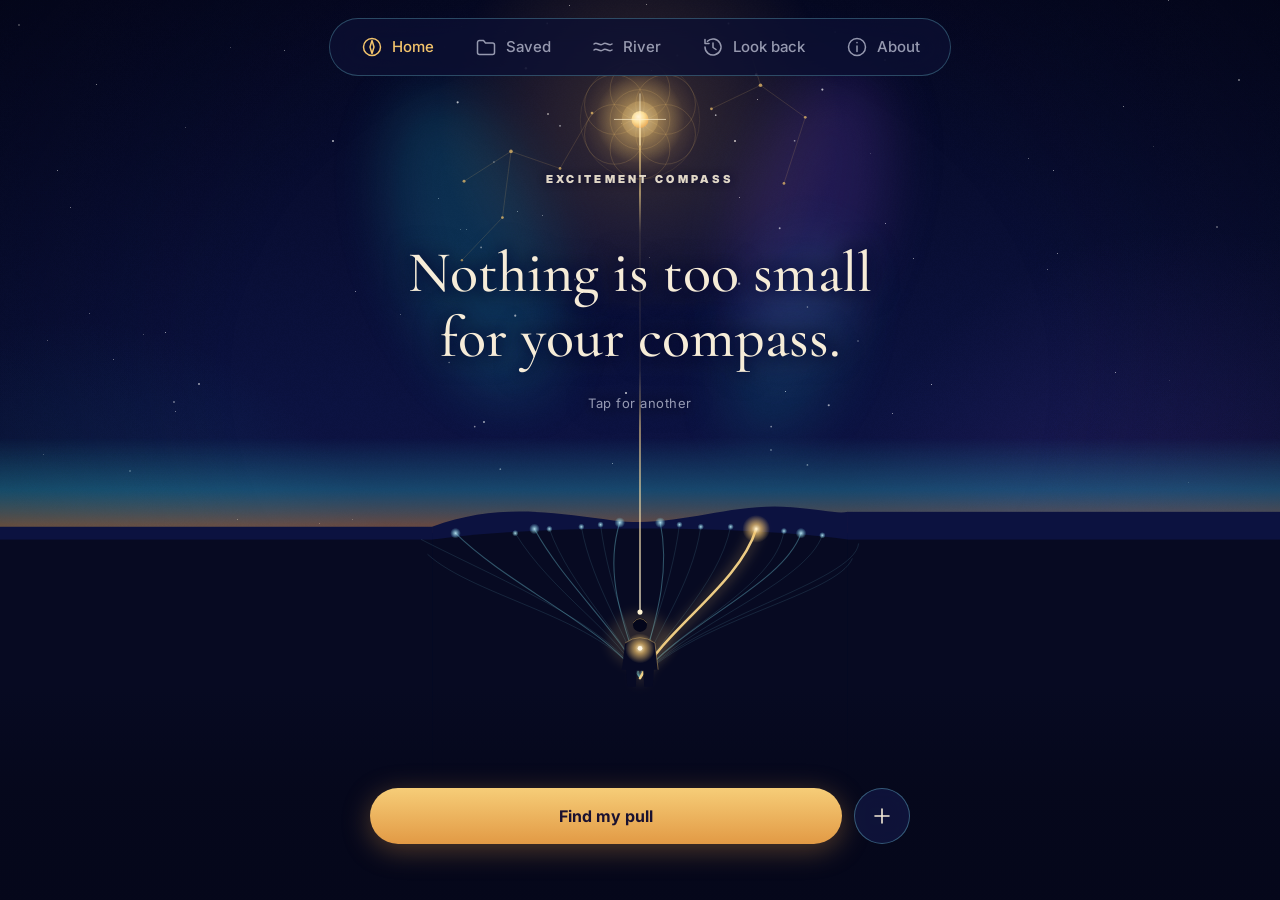
==== index.html @ 70a14ba4 "Home quotes back in Cormorant Garamond, the original quote font Co-Authored-By: Claude Sonnet 5.5 <n" ====
<!doctype html>
<html lang="en">
<head>
  <meta charset="utf-8">
  <meta name="viewport" content="width=device-width, initial-scale=1, viewport-fit=cover">
  <title>Excitement Compass</title>
  <meta name="description" content="A free, private compass for following your excitement, a gift from Fragments of Coherence. No account, nothing leaves your device.">
  <meta name="theme-color" content="#0b1240" media="(prefers-color-scheme: dark)">
  <meta name="theme-color" content="#eef1f8" media="(prefers-color-scheme: light)">
  <link rel="manifest" href="manifest.webmanifest">
  <link rel="icon" href="icon.svg" type="image/svg+xml">
  <link rel="apple-touch-icon" href="icons/apple-touch-icon.png">
  <meta name="mobile-web-app-capable" content="yes">
  <meta name="apple-mobile-web-app-capable" content="yes">
  <meta name="apple-mobile-web-app-title" content="Compass">
  <meta name="apple-mobile-web-app-status-bar-style" content="black-translucent">

  <meta property="og:type" content="website">
  <meta property="og:title" content="Excitement Compass">
  <meta property="og:description" content="A free, private compass for following your excitement, a gift from Fragments of Coherence. No account, nothing leaves your device.">
  <meta property="og:url" content="https://kostas564.github.io/excitement-compass/">
  <meta property="og:image" content="https://kostas564.github.io/excitement-compass/share.png?v=5">
  <meta property="og:image:width" content="1200">
  <meta property="og:image:height" content="630">
  <meta property="og:image:alt" content="A glowing star over a small figure on a night hill, with the words Excitement Compass">
  <meta name="twitter:card" content="summary_large_image">
  <meta name="twitter:title" content="Excitement Compass">
  <meta name="twitter:description" content="A free, private compass for following your excitement, a gift from Fragments of Coherence. No account, nothing leaves your device.">
  <meta name="twitter:image" content="https://kostas564.github.io/excitement-compass/share.png?v=5">

  <!-- Apply the saved theme (dark unless chosen otherwise) before the page draws, to avoid a flash. -->
  <script>
    var t = 'dark';
    try {
      t = JSON.parse(localStorage.getItem('excitement-compass-v1')).settings.theme || 'dark';
    } catch (e) {}
    if (t === 'light' || t === 'dark') document.documentElement.setAttribute('data-theme', t);
  </script>
  <!-- Fix the app's height before the first paint. iOS can open an installed
       app with a short viewport and correct it later, which made everything
       jump down; the screen's own height does not change. -->
  <script>
    (function () {
      // Only an iPhone or iPad home-screen app opens with a short viewport.
      // On Windows and Android the screen is taller than the app window, so
      // the window's own height is the right one.
      // A Mac's "Add to Dock" app also reports standalone, but has no touch screen.
      var iosApp = navigator.standalone === true && navigator.maxTouchPoints > 0;
      var h = Math.max(window.innerHeight, iosApp ? screen.height : 0);
      document.documentElement.style.setProperty('--app-height', h + 'px');
    })();
  </script>
  <link rel="stylesheet" href="styles.css?v=89">
</head>
<body>
  <div class="sky" id="sky" aria-hidden="true">
    <div class="sky-glow sky-glow--gold"></div>
    <div class="sky-glow sky-glow--indigo"></div>
    <div class="sky-glow sky-glow--cyan"></div>
    <div class="sky-stars" id="sky-stars"></div>
    <div class="sky-grain" id="sky-grain"></div>
    <div class="sky-vignette"></div>
  </div>

  <div class="home-scene" id="home-scene" aria-hidden="true">
<svg class="home-scene-svg" viewBox="0 0 390 844" preserveAspectRatio="xMidYMid slice" focusable="false" aria-hidden="true">
<defs>
<radialGradient id="hs-halo" cx="195" cy="112" r="190" gradientUnits="userSpaceOnUse">
<stop offset="0" stop-color="#f3c46c" stop-opacity="0.5"/>
<stop offset="0.3" stop-color="#e29a45" stop-opacity="0.16"/>
<stop offset="1" stop-color="#e29a45" stop-opacity="0"/>
</radialGradient>
<radialGradient id="hs-orb" cx="0.4" cy="0.35" r="0.7">
<stop offset="0" stop-color="#fffaf0"/>
<stop offset="0.5" stop-color="#fbdf9a"/>
<stop offset="1" stop-color="#e29a45"/>
</radialGradient>
<radialGradient id="hs-dot" cx="0.5" cy="0.5" r="0.5">
<stop offset="0" stop-color="#fff3d2" stop-opacity="1"/>
<stop offset="0.35" stop-color="#f3c46c" stop-opacity="0.7"/>
<stop offset="1" stop-color="#f3c46c" stop-opacity="0"/>
</radialGradient>
<radialGradient id="hs-cooldot" cx="0.5" cy="0.5" r="0.5">
<stop offset="0" stop-color="#bfeaf5" stop-opacity="0.9"/>
<stop offset="1" stop-color="#7fe0f0" stop-opacity="0"/>
</radialGradient>
<radialGradient id="hs-sunhalo"><stop offset="0" stop-color="#ffe2a8" stop-opacity="0.95"/><stop offset="0.35" stop-color="#ffbf80" stop-opacity="0.5"/><stop offset="1" stop-color="#ffb26b" stop-opacity="0"/></radialGradient>
<linearGradient id="hs-horizon" x1="0" y1="410" x2="0" y2="492" gradientUnits="userSpaceOnUse">
<stop offset="0" stop-color="#2fc3d0" stop-opacity="0"/>
<stop offset="0.6" stop-color="#2fc3d0" stop-opacity="0.3"/>
<stop offset="1" stop-color="#e29a45" stop-opacity="0.4"/>
</linearGradient>
<linearGradient id="hs-thread" x1="0" y1="118" x2="0" y2="576" gradientUnits="userSpaceOnUse">
<stop offset="0" stop-color="#f8d58a" stop-opacity="0.95"/>
<stop offset="0.14" stop-color="#f8d58a" stop-opacity="0.9"/>
<stop offset="0.22" stop-color="#f8d58a" stop-opacity="0.12"/>
<stop offset="0.5" stop-color="#f8d58a" stop-opacity="0.12"/>
<stop offset="0.62" stop-color="#f8d58a" stop-opacity="0.85"/>
<stop offset="1" stop-color="#fff3d2" stop-opacity="1"/>
</linearGradient>
<linearGradient id="hs-floor" x1="0" y1="640" x2="0" y2="844" gradientUnits="userSpaceOnUse">
<stop offset="0" stop-color="#05071a" stop-opacity="0"/>
<stop offset="0.5" stop-color="#05071a" stop-opacity="0.75"/>
<stop offset="1" stop-color="#05071a" stop-opacity="0.95"/>
</linearGradient>
<filter id="hs-soft" x="-50%" y="-50%" width="200%" height="200%"><feGaussianBlur stdDeviation="26"/></filter>
<filter id="hs-glowblur" x="-50%" y="-50%" width="200%" height="200%"><feGaussianBlur stdDeviation="5"/></filter>
</defs>

<ellipse cx="38" cy="230" rx="70" ry="150" fill="#1fb5c9" opacity="0.2" filter="url(#hs-soft)" transform="rotate(-18 38 230)"/>
<ellipse cx="356" cy="200" rx="64" ry="140" fill="#6a3fb0" opacity="0.26" filter="url(#hs-soft)" transform="rotate(16 356 200)"/>
<ellipse cx="336" cy="320" rx="50" ry="100" fill="#1fb5c9" opacity="0.14" filter="url(#hs-soft)" transform="rotate(20 336 320)"/>
<circle cx="195" cy="112" r="190" fill="url(#hs-halo)"/>

<g fill="#ffffff">
<circle cx="24" cy="96" r="1" opacity="0.7"/><circle cx="58" cy="152" r="0.7" opacity="0.5"/><circle cx="88" cy="64" r="1.1" opacity="0.8"/>
<circle cx="120" cy="118" r="0.8" opacity="0.6"/><circle cx="150" cy="44" r="0.9" opacity="0.7"/><circle cx="46" cy="232" r="0.8" opacity="0.5"/>
<circle cx="78" cy="296" r="1" opacity="0.6"/><circle cx="16" cy="340" r="0.7" opacity="0.5"/><circle cx="134" cy="262" r="0.8" opacity="0.55"/>
<circle cx="40" cy="400" r="0.8" opacity="0.5"/><circle cx="230" cy="52" r="1" opacity="0.7"/><circle cx="266" cy="108" r="0.8" opacity="0.6"/>
<circle cx="304" cy="70" r="1.2" opacity="0.8"/><circle cx="340" cy="132" r="0.8" opacity="0.55"/><circle cx="366" cy="84" r="1" opacity="0.7"/>
<circle cx="326" cy="214" r="0.9" opacity="0.6"/><circle cx="352" cy="288" r="0.7" opacity="0.5"/><circle cx="288" cy="266" r="1.1" opacity="0.7"/>
<circle cx="372" cy="380" r="1" opacity="0.6"/><circle cx="318" cy="400" r="0.8" opacity="0.5"/><circle cx="108" cy="22" r="0.8" opacity="0.6"/>
<circle cx="278" cy="22" r="0.9" opacity="0.6"/><circle cx="12" cy="44" r="0.7" opacity="0.5"/><circle cx="378" cy="30" r="0.8" opacity="0.5"/>
<circle cx="64" cy="440" r="0.8" opacity="0.45"/><circle cx="352" cy="436" r="0.8" opacity="0.45"/>
</g>

<g fill="none" stroke="#f3c46c" stroke-width="0.5" stroke-opacity="0.28">
<polyline points="30,170 74,142 120,158 150,106"/><polyline points="74,142 66,204 28,244"/>
<polyline points="262,102 308,80 350,110 330,172"/><polyline points="308,80 296,40"/>
</g>
<g fill="#f3c46c" opacity="0.7">
<circle cx="30" cy="170" r="1.4"/><circle cx="74" cy="142" r="1.7"/><circle cx="120" cy="158" r="1.3"/><circle cx="150" cy="106" r="1.3"/><circle cx="66" cy="204" r="1.3"/><circle cx="28" cy="244" r="1.1"/>
<circle cx="262" cy="102" r="1.3"/><circle cx="308" cy="80" r="1.7"/><circle cx="350" cy="110" r="1.3"/><circle cx="330" cy="172" r="1.3"/><circle cx="296" cy="40" r="1.1"/>
</g>

<g fill="none" stroke="#f3c46c" stroke-width="0.6" stroke-opacity="0.26">
<circle cx="195" cy="112" r="28"/><circle cx="195" cy="84" r="28"/><circle cx="219" cy="98" r="28"/><circle cx="219" cy="126" r="28"/>
<circle cx="195" cy="140" r="28"/><circle cx="171" cy="126" r="28"/><circle cx="171" cy="98" r="28"/>
<circle cx="195" cy="112" r="56" stroke-opacity="0.15"/>
</g>


<g class="dawn-sun"><circle cx="304" cy="470" r="150" fill="url(#hs-sunhalo)"/><circle cx="304" cy="470" r="30" fill="#fff3d2"/></g>
<rect x="-3000" y="410" width="6390" height="90" fill="url(#hs-horizon)"/>
<path d="M0 494 C60 472 110 480 170 488 C230 496 280 470 340 476 C365 478 380 482 390 480 L390 844 L0 844Z" fill="#0c1240"/>
<path d="M0 506 C100 492 290 492 390 506 L390 844 L0 844Z" fill="#070a22"/>
<rect x="-3000" y="494" width="3000" height="1400" fill="#0c1240"/><rect x="390" y="480" width="3000" height="1400" fill="#0c1240"/><rect x="-3000" y="506" width="3000" height="1400" fill="#070a22"/><rect x="390" y="506" width="3000" height="1400" fill="#070a22"/>

<g fill="none" stroke-linecap="round">
<g stroke="#7fe0f0" stroke-width="0.6" stroke-opacity="0.2">
<path d="M195 636 C160 580 40 560 -4 520"/>
<path d="M195 636 C250 580 380 558 394 524"/>
<path d="M195 636 C168 586 56 540 -10 506"/>
<path d="M195 636 C176 594 112 556 78 500"/>
<path d="M195 636 C182 598 130 552 110 496"/>
<path d="M195 636 C187 602 150 550 140 494"/>
<path d="M195 636 C192 606 166 556 158 492"/>
<path d="M195 636 C198 606 224 556 232 492"/>
<path d="M195 636 C203 602 244 552 252 494"/>
<path d="M195 636 C212 598 268 552 280 494"/>
<path d="M195 636 C224 592 322 552 330 498"/>
<path d="M195 636 C238 586 350 548 366 502"/>
<path d="M195 636 C244 580 396 546 400 510"/>
</g>
<g stroke="#7fe0f0" stroke-width="1" stroke-opacity="0.34">
<path d="M195 636 C165 590 70 548 22 500"/>
<path d="M195 636 C180 596 124 548 96 496"/>
<path d="M195 636 C189 604 158 548 176 490"/>
<path d="M195 636 C201 604 226 548 214 490"/>
<path d="M195 636 C232 586 330 548 346 500"/>
</g>
<path class="scene-gold-glow" d="M195 636 C218 590 288 548 304 496" stroke="#f3c46c" stroke-width="11" stroke-opacity="0.16" filter="url(#hs-glowblur)"/>
<path class="scene-gold" d="M195 636 C218 590 288 548 304 496" stroke="#f8d58a" stroke-width="2.4" stroke-opacity="0.95"/>
</g>
<g>
<circle cx="22" cy="500" r="5" fill="url(#hs-cooldot)"/><circle cx="96" cy="496" r="5" fill="url(#hs-cooldot)"/><circle cx="176" cy="490" r="5" fill="url(#hs-cooldot)"/>
<circle cx="214" cy="490" r="5" fill="url(#hs-cooldot)"/><circle cx="346" cy="500" r="5" fill="url(#hs-cooldot)"/>
<circle cx="78" cy="500" r="3" fill="url(#hs-cooldot)"/><circle cx="110" cy="496" r="3" fill="url(#hs-cooldot)"/><circle cx="140" cy="494" r="3" fill="url(#hs-cooldot)"/>
<circle cx="158" cy="492" r="3" fill="url(#hs-cooldot)"/><circle cx="232" cy="492" r="3" fill="url(#hs-cooldot)"/><circle cx="252" cy="494" r="3" fill="url(#hs-cooldot)"/>
<circle cx="280" cy="494" r="3" fill="url(#hs-cooldot)"/><circle cx="330" cy="498" r="3" fill="url(#hs-cooldot)"/><circle cx="366" cy="502" r="3" fill="url(#hs-cooldot)"/>
<circle cx="304" cy="496" r="13" fill="url(#hs-dot)"/>
</g>

<path d="M195 118 L195 574" stroke="url(#hs-thread)" stroke-width="1.2" fill="none"/>

<ellipse cx="195" cy="600" rx="30" ry="26" fill="#f3c46c" opacity="0.14" filter="url(#hs-glowblur)"/>
<circle cx="195" cy="586" r="6.6" fill="#04061a"/>
<path d="M188.6 584 Q195 576 201.4 584" stroke="#f3c46c" stroke-width="0.6" stroke-opacity="0.6" fill="none"/>
<path d="M181 603 Q195 593 209 603 L212 628 L208 628 L207 644 L199 644 L198 629 L192 629 L191 644 L183 644 L182 628 L178 628Z" fill="#070a24"/>
<path d="M181 603 Q195 593 209 603 L212 628" stroke="#f3c46c" stroke-width="0.7" stroke-opacity="0.55" fill="none"/>
<circle cx="195" cy="608" r="14" fill="url(#hs-dot)"/>
<circle cx="195" cy="608" r="2.2" fill="#fff8e6"/>
<circle cx="195" cy="574" r="2.4" fill="#fff3d2"/>

<rect x="-3000" y="640" width="6390" height="1200" fill="url(#hs-floor)"/>
</svg>
  <svg class="home-scene-svg home-star" viewBox="0 0 390 844" preserveAspectRatio="xMidYMid slice" focusable="false" aria-hidden="true">
<g class="scene-star"><circle cx="195" cy="112" r="42" fill="url(#hs-dot)" opacity="0.55"/><circle cx="195" cy="112" r="8" fill="url(#hs-orb)"/>
<circle cx="195" cy="112" r="17" fill="#f8d58a" opacity="0.22"/>
<g stroke="#fff3d2" stroke-width="0.8" stroke-opacity="0.8" stroke-linecap="round">
<line x1="195" y1="88" x2="195" y2="136"/><line x1="171" y1="112" x2="219" y2="112"/>
</g></g>
  </svg>
  </div>

  <div class="app">
    <p class="notice" id="storage-notice" hidden data-text="storage.unavailable"></p>

    <main class="screens">
      <!-- Home -->
      <section class="screen screen--home" id="screen-home" data-screen="home" aria-labelledby="home-title">
        <h1 class="app-name" id="home-title" data-text="appName"></h1>

        <div class="home-center">
          <div class="home-idle" id="home-idle">
            <p class="home-active-label" id="home-question-label" data-text="home.questionLabel" hidden></p>
            <p class="home-line" id="home-line" role="button" tabindex="0"></p>
            <p class="home-hint" id="home-hint" hidden data-text="home.tapHint"></p>
          </div>

          <div class="home-active" id="home-active" hidden>
            <p class="home-active-label" data-text="home.activeLabel"></p>
            <p class="home-pick" id="home-pick"></p>
          </div>
        </div>

        <div class="home-actions">
          <button class="btn btn--gold btn--large" id="find-pull" type="button" data-text="home.findPull"></button>
          <button class="btn btn--gold btn--large" id="done-let-go" type="button" data-text="home.doneLetGo" hidden></button>
          <button class="btn-round" id="home-add-river" type="button" data-label="home.addRiver">
            <svg viewBox="0 0 24 24" aria-hidden="true"><path d="M12 5v14M5 12h14"/></svg>
          </button>
        </div>
      </section>

      <!-- Choose: option entry, then the pair comparison -->
      <section class="screen" id="screen-choose" data-screen="choose" aria-labelledby="choose-title" hidden>
        <div class="choose-entry" id="choose-entry">
          <h1 class="screen-title"><label id="choose-title" for="option-input" data-text="choose.title"></label></h1>

          <form class="option-form" id="option-form" autocomplete="off">
            <input class="option-input" id="option-input" type="text" maxlength="80"
                   enterkeyhint="enter">
            <button class="option-add" id="option-add" type="submit" data-label="choose.add">
              <svg viewBox="0 0 24 24" aria-hidden="true"><path d="M12 5v14M5 12h14"/></svg>
            </button>
          </form>

          <ul class="chips" id="option-chips" aria-live="polite"></ul>
          <p class="hint" id="option-limit" data-text="choose.limit" hidden></p>

          <div class="suggestions" id="suggestions" hidden>
            <p class="suggestions-label" data-text="choose.saved"></p>
            <div class="tags tags--small" id="suggestion-cats" role="group" data-label="saved.title"></div>
            <ul class="chips" id="suggestion-chips"></ul>
          </div>

          <div class="screen-actions">
            <button class="btn btn--gold btn--large" id="start-compare" type="button" data-text="choose.findPull" disabled></button>
          </div>
        </div>

        <div class="compare" id="compare" hidden>
          <svg class="threads" id="threads" aria-hidden="true" focusable="false">
            <defs>
              <radialGradient id="th-orb-grad" cx="0.4" cy="0.35" r="0.7">
                <stop offset="0" stop-color="#fffaf0"/><stop offset="0.5" stop-color="#fbdf9a"/><stop offset="1" stop-color="#e29a45"/>
              </radialGradient>
              <radialGradient id="th-halo-grad">
                <stop offset="0" stop-color="#f3c46c" stop-opacity="0.34"/><stop offset="1" stop-color="#f3c46c" stop-opacity="0"/>
              </radialGradient>
              <filter id="th-blur" x="-50%" y="-50%" width="200%" height="200%"><feGaussianBlur stdDeviation="5"/></filter>
            </defs>
            <circle id="th-halo-c" r="150" fill="url(#th-halo-grad)"/>
            <g id="th-flower" fill="none" stroke="#f3c46c" stroke-width="0.6" stroke-opacity="0.26"></g>
            <path class="thread thread--0" id="thread-0" fill="none" stroke-linecap="round"/>
            <path class="thread thread--1" id="thread-1" fill="none" stroke-linecap="round"/>
            <path class="thread-glow" id="thread-glow" fill="none" stroke-linecap="round" filter="url(#th-blur)"/>
            <circle id="th-ring" r="14" fill="#f8d58a" opacity="0.25"/>
            <circle id="th-orb" r="7" fill="url(#th-orb-grad)"/>
          </svg>

          <div class="compare-top">
            <button class="icon-btn" id="compare-undo" type="button" data-label="choose.back">
              <svg viewBox="0 0 24 24" aria-hidden="true"><path d="M15 5l-7 7 7 7"/></svg>
            </button>
            <div class="progress" aria-hidden="true"><div class="progress-fill" id="progress-fill"></div></div>
          </div>

          <h1 class="screen-title compare-title" id="compare-title" data-text="choose.comparePrompt"></h1>

          <div class="pair" id="pair">
            <button class="card" type="button" data-side="0"></button>
            <button class="card" type="button" data-side="1"></button>
          </div>

          <button class="link-btn" id="compare-tie" type="button" data-text="choose.aboutTheSame"></button>
          <button class="link-btn link-btn--quiet" id="compare-coin" type="button" data-text="coin.link"></button>

          <div class="coin-layer" id="coin-layer" role="dialog" aria-modal="true" aria-labelledby="coin-title" hidden>
            <h2 class="coin-title" id="coin-title" data-text="coin.title"></h2>
            <div class="coin-stage" aria-hidden="true">
              <div class="coin" id="coin">
                <div class="coin-face coin-face--heads"><svg viewBox="-20 -20 40 40"><polygon points="0,-15 3,-3 15,0 3,3 0,15 -3,3 -15,0 -3,-3"/><circle r="2.2"/></svg></div>
                <div class="coin-face coin-face--tails"><svg viewBox="-20 -20 40 40"><circle r="14"/><circle r="6"/><circle cx="0" cy="-14" r="1.6"/><circle cx="12.1" cy="7" r="1.6"/><circle cx="-12.1" cy="7" r="1.6"/></svg></div>
              </div>
            </div>
            <ul class="coin-sides" id="coin-sides"></ul>
            <div class="coin-result" id="coin-result" aria-live="polite" hidden>
              <p class="coin-landed"><span data-text="coin.landed"></span> <span class="coin-pick" id="coin-pick"></span></p>
              <p class="coin-notice" data-text="coin.notice"></p>
              <div class="stack-actions">
                <button class="btn btn--gold btn--large" id="coin-keep" type="button" data-text="coin.keep"></button>
                <button class="btn btn--ghost" id="coin-other" type="button" data-text="coin.other"></button>
              </div>
            </div>
            <button class="link-btn" id="coin-back" type="button" data-text="coin.back"></button>
          </div>
        </div>
      </section>

      <!-- Act: the top pick, with the compass pointing at it -->
      <section class="screen" id="screen-act" data-screen="act" aria-labelledby="act-pick" hidden>
        <div class="act-center">
          <p class="act-line" id="act-line" aria-live="polite"></p>
          <p class="scene-label" data-text="act.strongest"></p>
          <h1 class="act-pick" id="act-pick"></h1>
        </div>

        <div class="stack-actions">
          <button class="btn btn--gold btn--large" id="act-on-it" type="button" data-text="act.onIt"></button>
          <div class="act-row">
            <button class="btn btn--ghost act-secondary" id="act-not-possible" type="button" data-text="act.notPossible"></button>
            <button class="btn btn--ghost act-secondary act-smaller" id="act-smaller" type="button" data-text="act.makeSmaller"></button>
          </div>
        </div>
      </section>

      <!-- Where is this now? -->
      <section class="screen screen--outcome" id="screen-outcome" data-screen="outcome" aria-labelledby="outcome-pick" hidden>
        <h1 class="outcome-pick" id="outcome-pick"></h1>
        <p class="outcome-question" data-text="outcome.question"></p>
        <div class="outcome-options" role="group" aria-labelledby="outcome-pick">
          <button class="outcome-btn" type="button" data-outcome="complete"><span class="outcome-name" data-text="outcome.complete"></span><span class="outcome-hint" data-text="outcome.completeHint"></span></button>
          <button class="outcome-btn" type="button" data-outcome="pulling"><span class="outcome-name" data-text="outcome.pulling"></span><span class="outcome-hint" data-text="outcome.pullingHint"></span></button>
          <button class="outcome-btn" type="button" data-outcome="faded"><span class="outcome-name" data-text="outcome.faded"></span><span class="outcome-hint" data-text="outcome.fadedHint"></span></button>
        </div>
        <button class="link-btn outcome-back" id="outcome-back" type="button" data-text="outcome.back"></button>
      </section>

      <!-- Settle first -->
      <section class="screen screen--settle" id="screen-settle" data-screen="settle" aria-labelledby="settle-title" hidden>
        <svg class="settle-svg" id="settle-svg" viewBox="0 0 390 844" preserveAspectRatio="xMidYMid slice" aria-hidden="true" focusable="false">
<defs>
<radialGradient id="st-halo" cx="195" cy="330" r="230" gradientUnits="userSpaceOnUse">
<stop offset="0" stop-color="#f3c46c" stop-opacity="0.5"/><stop offset="0.35" stop-color="#e29a45" stop-opacity="0.16"/><stop offset="1" stop-color="#e29a45" stop-opacity="0"/>
</radialGradient>
<radialGradient id="st-orb" cx="0.4" cy="0.35" r="0.7">
<stop offset="0" stop-color="#fffaf0"/><stop offset="0.5" stop-color="#fbdf9a"/><stop offset="1" stop-color="#e29a45"/>
</radialGradient>
<filter id="st-soft" x="-50%" y="-50%" width="200%" height="200%"><feGaussianBlur stdDeviation="26"/></filter>
</defs>
<ellipse cx="40" cy="220" rx="70" ry="150" fill="#1fb5c9" opacity="0.18" filter="url(#st-soft)" transform="rotate(-18 40 220)"/>
<ellipse cx="352" cy="560" rx="64" ry="140" fill="#6a3fb0" opacity="0.24" filter="url(#st-soft)" transform="rotate(16 352 560)"/>
<circle class="settle-halo" cx="195" cy="330" r="230" fill="url(#st-halo)"/>
<g fill="#ffffff">
<circle cx="24" cy="96" r="1" opacity="0.7"/><circle cx="58" cy="152" r="0.7" opacity="0.5"/><circle cx="88" cy="64" r="1.1" opacity="0.8"/>
<circle cx="300" cy="90" r="0.8" opacity="0.6"/><circle cx="340" cy="140" r="1" opacity="0.7"/><circle cx="360" cy="70" r="0.8" opacity="0.55"/>
<circle cx="46" cy="232" r="0.8" opacity="0.5"/><circle cx="352" cy="228" r="0.9" opacity="0.6"/><circle cx="20" cy="470" r="0.8" opacity="0.5"/>
<circle cx="370" cy="470" r="1" opacity="0.6"/><circle cx="60" cy="600" r="0.8" opacity="0.45"/><circle cx="330" cy="610" r="0.8" opacity="0.45"/>
<circle cx="150" cy="40" r="0.9" opacity="0.6"/><circle cx="250" cy="30" r="0.9" opacity="0.6"/><circle cx="120" cy="740" r="0.7" opacity="0.4"/>
<circle cx="280" cy="760" r="0.8" opacity="0.45"/><circle cx="30" cy="700" r="0.7" opacity="0.4"/>
</g>
<g class="settle-spin"><g class="settle-flower">
<g fill="none" stroke="#f3c46c" stroke-width="0.9" stroke-opacity="0.5">
<circle cx="195" cy="330" r="46"/>
<circle cx="195" cy="284" r="46"/><circle cx="234.8" cy="307" r="46"/><circle cx="234.8" cy="353" r="46"/>
<circle cx="195" cy="376" r="46"/><circle cx="155.2" cy="353" r="46"/><circle cx="155.2" cy="307" r="46"/>
</g>
<g fill="none" stroke="#f3c46c" stroke-width="0.7">
<circle cx="195" cy="330" r="92" stroke-opacity="0.3"/><circle cx="195" cy="330" r="138" stroke-opacity="0.18"/><circle cx="195" cy="330" r="184" stroke-opacity="0.1"/>
</g>
<circle cx="195" cy="330" r="12" fill="url(#st-orb)"/>
<circle cx="195" cy="330" r="26" fill="#f8d58a" opacity="0.28"/>
</g></g>
</svg>
        <div class="settle-text">
          <h1 class="settle-title" id="settle-title" data-text="settle.title"></h1>
          <p class="scene-label settle-breath" id="settle-breath"></p>
          <div class="settle-dots" id="settle-dots" aria-hidden="true"><span></span><span></span><span></span></div>
        </div>
        <div class="settle-skip"><button class="link-btn" id="settle-skip" type="button" data-text="settle.skip"></button></div>
      </section>

      <!-- Make it smaller -->
      <section class="screen screen--smaller" id="screen-smaller" data-screen="smaller" aria-labelledby="smaller-title" hidden>
        <p class="scene-label" data-text="smaller.label"></p>
        <form class="smaller-form" id="smaller-form" autocomplete="off">
          <h1 class="smaller-title" id="smaller-title" data-text="smaller.title"></h1>
          <p class="smaller-of"><span data-text="smaller.piecePrefix"></span> <span class="smaller-pick" id="smaller-pick"></span></p>
          <label class="visually-hidden" for="smaller-input" data-text="smaller.title"></label>
          <input class="option-input" id="smaller-input" type="text" maxlength="80" enterkeyhint="done" data-placeholder="smaller.placeholder">
          <ul class="chips smaller-chips" id="smaller-chips"></ul>

          <div class="smaller-actions">
            <button class="btn btn--gold btn--large" id="smaller-confirm" type="submit" data-text="smaller.confirm" disabled></button>
            <button class="link-btn" id="smaller-back" type="button" data-text="smaller.back"></button>
          </div>
        </form>
      </section>

      <!-- Release: an optional note, then a short closing line -->
      <section class="screen" id="screen-release" data-screen="release" aria-labelledby="release-title" hidden>
        <form class="release-form" id="release-form" autocomplete="off">
          <p class="release-pick" id="release-pick"></p>
          <h1 class="screen-title"><label id="release-title" for="release-note" data-text="release.prompt"></label></h1>
          <input class="option-input release-input" id="release-note" type="text" maxlength="200"
                 enterkeyhint="done" data-placeholder="release.placeholder">

          <div class="stack-actions">
            <button class="btn btn--gold btn--large" type="submit" data-text="release.letGo"></button>
            <button class="link-btn" id="release-skip" type="button" data-text="release.skip"></button>
          </div>
        </form>

        <div class="release-closing" id="release-closing" hidden>
          <p class="release-line" id="release-line" tabindex="-1"></p>
        </div>
      </section>

      <!-- Saved: every option written, sorted into categories -->
      <section class="screen" id="screen-saved" data-screen="saved" aria-labelledby="saved-title" hidden>
        <h1 class="screen-title" id="saved-title" data-text="saved.title"></h1>
        <p class="screen-subtitle" data-text="saved.subtitle"></p>

        <form class="option-form" id="saved-form" autocomplete="off">
          <input class="option-input" id="saved-input" type="text" maxlength="80"
                 enterkeyhint="enter" data-placeholder="saved.placeholder" data-label="saved.placeholder">
          <button class="option-add" type="submit" data-label="saved.add">
            <svg viewBox="0 0 24 24" aria-hidden="true"><path d="M12 5v14M5 12h14"/></svg>
          </button>
        </form>
        <div class="tags" id="saved-target" role="group" data-label="saved.addTo"></div>

        <div id="saved-groups"></div>

        <button class="btn btn--ghost new-category" id="new-category" type="button" data-text="saved.newCategory"></button>
      </section>

      <!-- River log -->
      <section class="screen" id="screen-river" data-screen="river" aria-labelledby="river-title" hidden>
        <h1 class="screen-title" id="river-title" data-text="river.title"></h1>

        <form class="option-form" id="river-form" autocomplete="off">
          <input class="option-input" id="river-input" type="text" maxlength="200"
                 enterkeyhint="done" data-placeholder="river.placeholder" data-label="river.placeholder">
          <button class="option-add" id="river-add" type="submit" data-label="river.add">
            <svg viewBox="0 0 24 24" aria-hidden="true"><path d="M12 5v14M5 12h14"/></svg>
          </button>
        </form>

        <div class="tags" id="river-tags" role="group" data-label="river.tagLabel"></div>
        <p class="river-linked" id="river-linked" hidden></p>

        <p class="empty" id="river-empty" data-text="river.empty"></p>
        <ol class="timeline" id="river-list"></ol>
      </section>

      <!-- Look back -->
      <section class="screen" id="screen-lookback" data-screen="lookback" aria-labelledby="lookback-title" hidden>
        <h1 class="screen-title" id="lookback-title" data-text="lookBack.title"></h1>
        <p class="screen-subtitle" data-text="lookBack.subtitle"></p>

        <div class="lookback-filters" id="lookback-filters">
          <input class="option-input search-input" id="lookback-search" type="search"
                 enterkeyhint="search" data-placeholder="lookBack.search" data-label="lookBack.search">
          <div class="tags" id="lookback-tags" role="group" data-label="lookBack.filterLabel"></div>
        </div>

        <div class="strip" id="lookback-days"></div>
        <p class="empty" id="lookback-empty"></p>
      </section>

      <!-- About -->
      <section class="screen screen--about" id="screen-about" data-screen="about" aria-labelledby="about-title" hidden>
        <h1 class="visually-hidden" id="about-title" data-text="about.title"></h1>
        <aside class="credit-card" id="credit-card" aria-labelledby="credit-name">
          <div class="credit-content">
            <p class="credit-label" id="credit-label"></p>
            <p class="credit-name" id="credit-name"></p>
            <p class="credit-text" id="credit-text"></p>
            <a class="btn btn--gold credit-button" id="credit-button" target="_blank" rel="noopener"></a>
          </div>
        </aside>

        <div class="about-lines" id="about-lines"></div>
        <div class="about-body" id="about-body"></div>

        <section class="about-data" id="install-section" aria-labelledby="about-install-title">
          <h2 class="group-title" id="about-install-title" data-text="about.installTitle"></h2>
          <div class="data-action">
            <button class="btn btn--gold" id="install-app" type="button" data-text="about.installButton"></button>
            <p class="data-hint" data-text="about.installHint"></p>
          </div>
        </section>

        <section class="about-data about-share" aria-labelledby="about-share-title">
          <h2 class="group-title" id="about-share-title" data-text="about.shareTitle"></h2>
          <p class="data-hint" data-text="about.shareHint"></p>
          <button class="btn btn--ghost" id="share-app" type="button" data-text="about.shareButton"></button>
          <p class="data-status" id="share-status" role="status"></p>
        </section>

        <section class="about-data" aria-labelledby="about-theme-title">
          <h2 class="group-title" id="about-theme-title" data-text="about.themeTitle"></h2>
          <div class="tags" id="theme-choice" role="group" data-label="about.themeTitle"></div>
        </section>

        <div class="switch-row">
          <span id="settle-switch-label" data-text="about.settleSwitch"></span>
          <button class="switch" id="settle-switch" type="button" role="switch" aria-labelledby="settle-switch-label" aria-checked="true"><span></span></button>
        </div>

        <section class="about-data" aria-labelledby="about-data-title">
          <h2 class="group-title" id="about-data-title" data-text="about.dataTitle"></h2>
          <p class="data-hint" data-text="about.backupHint"></p>
          <div class="data-row">
            <button class="btn btn--ghost" id="export-data" type="button" data-text="about.export"></button>
            <button class="btn btn--ghost" id="import-data" type="button" data-text="about.import"></button>
            <input type="file" id="import-file" accept="application/json,.json" hidden>
          </div>
          <div class="data-status" id="data-status" role="status"></div>
          <div class="data-action">
            <button class="btn btn--ghost" id="clear-history" type="button" data-text="about.clearHistory"></button>
            <p class="data-hint" data-text="about.clearHistoryHint"></p>
          </div>
          <div class="data-action">
            <button class="btn btn--danger" id="reset-app" type="button" data-text="about.reset"></button>
            <p class="data-hint" data-text="about.resetHint"></p>
          </div>
        </section>

        <section class="about-data about-privacy" id="about-privacy" aria-labelledby="about-privacy-title" hidden>
          <h2 class="group-title" id="about-privacy-title"></h2>
          <p class="data-hint" id="about-privacy-text"></p>
        </section>

      </section>
    </main>

    <button class="scroll-hint" id="scroll-hint" type="button" hidden>
      <span data-text="about.scrollHint"></span>
      <svg viewBox="0 0 24 24" aria-hidden="true"><path d="M6 9l6 6 6-6"/></svg>
    </button>

    <nav class="nav" aria-label="Main">
      <a class="nav-item" href="#home" data-nav="home">
        <svg viewBox="0 0 24 24" aria-hidden="true"><circle cx="12" cy="12" r="8.5"/><path d="M12 5.5l2 6.5-2 6.5-2-6.5z"/></svg>
        <span data-text="nav.home"></span>
      </a>
      <a class="nav-item" href="#saved" data-nav="saved">
        <svg viewBox="0 0 24 24" aria-hidden="true"><path d="M3.5 7.5a2 2 0 0 1 2-2h4l2 2.5h7a2 2 0 0 1 2 2v7.5a2 2 0 0 1-2 2h-13a2 2 0 0 1-2-2z"/></svg>
        <span data-text="nav.saved"></span>
      </a>
      <a class="nav-item" href="#river" data-nav="river">
        <svg viewBox="0 0 24 24" aria-hidden="true"><path d="M3 9c3-2.5 6 2.5 9 0s6 2.5 9 0M3 15c3-2.5 6 2.5 9 0s6 2.5 9 0"/></svg>
        <span data-text="nav.river"></span>
      </a>
      <a class="nav-item" href="#lookback" data-nav="lookback">
        <svg viewBox="0 0 24 24" aria-hidden="true"><path d="M4 12a8 8 0 1 0 2.4-5.7"/><path d="M4 4.5v4h4"/><path d="M12 8v4.5l3 2"/></svg>
        <span data-text="nav.lookBack"></span>
      </a>
      <a class="nav-item" href="#about" data-nav="about">
        <svg viewBox="0 0 24 24" aria-hidden="true"><circle cx="12" cy="12" r="8.5"/><path d="M12 11v5.5M12 7.6v.1"/></svg>
        <span data-text="nav.about"></span>
      </a>
    </nav>
  </div>

  <!-- Bump ?v= on every release so browsers never mix old and new files. -->
  <!-- One sheet, filled in by app.js, for moving, renaming and deleting. -->
  <dialog class="sheet" id="sheet" aria-labelledby="sheet-title">
    <div class="sheet-inner">
      <h2 class="sheet-title" id="sheet-title"></h2>
      <div class="sheet-body" id="sheet-body"></div>
      <button class="link-btn" id="sheet-close" type="button" data-text="saved.close"></button>
    </div>
  </dialog>

  <script src="strings.js?v=89"></script>
  <script src="storage.js?v=89"></script>
  <script src="sky.js?v=89"></script>
  <script src="app.js?v=89"></script>
</body>
</html>
---- styles.css ----
@font-face { font-family: 'Cormorant Garamond'; font-style: normal; font-weight: 500; font-display: swap; src: url('fonts/cormorant-garamond-500-normal.woff2') format('woff2'); }
@font-face { font-family: 'Cormorant Garamond'; font-style: italic; font-weight: 500; font-display: swap; src: url('fonts/cormorant-garamond-500-italic.woff2') format('woff2'); }
@font-face { font-family: 'Instrument Serif'; font-style: normal; font-weight: 400; font-display: swap; src: url('fonts/instrument-serif-normal.woff2') format('woff2'); }
@font-face { font-family: 'Instrument Serif'; font-style: italic; font-weight: 400; font-display: swap; src: url('fonts/instrument-serif-italic.woff2') format('woff2'); }
@font-face { font-family: 'Inter'; font-style: normal; font-weight: 100 900; font-display: swap; src: url('fonts/inter-opsz-normal.woff2') format('woff2'); }
@font-face { font-family: 'Inter'; font-style: italic; font-weight: 100 900; font-display: swap; src: url('fonts/inter-opsz-italic.woff2') format('woff2'); }

/* ==========================================================================
   Theme tokens
   Dark (night) is the default. Light (dawn) follows the phone's setting,
   and a manual choice sets data-theme on <html>.
   ========================================================================== */

:root {
  color-scheme: dark;

  --sky-top: #050823;
  --sky-mid: #0b1240;
  --sky-late: #141248;
  --sky-bottom: #0a0d2c;
  --glow-gold: rgba(243, 196, 108, 0.22);
  --glow-indigo: rgba(106, 63, 176, 0.22);
  --glow-cyan: rgba(31, 181, 201, 0.16);
  --star: #ffffff;
  --grain-opacity: 0.035;
  --vignette: rgba(2, 3, 12, 0.5);

  --gold: #f3c46c;
  --gold-light: #f8d58a;
  --amber: #e29a45;
  --on-gold: #1a1130;
  --gold-text: #f3c46c;
  --compass-line: #f3c46c;
  --gold-glow: rgba(226, 154, 69, 0.35);
  --cyan: #7fe0f0;

  --text: #f6ecd8;
  --text-dim: rgba(236, 239, 255, 0.78);
  --text-faint: rgba(236, 239, 255, 0.62);

  --glass: rgba(20, 28, 78, 0.6);
  --glass-edge: rgba(127, 224, 240, 0.28);
  --nav-bg: rgba(12, 16, 50, 0.78);

  --font-sans: "Inter", -apple-system, BlinkMacSystemFont, "Segoe UI", Roboto, "Helvetica Neue", Arial, sans-serif;
  --font-home-quote: "Cormorant Garamond", "Iowan Old Style", Palatino, Georgia, serif;
  --font-quote: "Instrument Serif", "Iowan Old Style", Georgia, serif;
  --font-label: "Inter", var(--font-sans);
  --font-serif: "Inter", var(--font-sans);

  --nav-height: 64px;
  --radius: 22px;
  --ease: cubic-bezier(0.22, 0.61, 0.36, 1);
}

@media (prefers-color-scheme: light) {
  :root:not([data-theme="dark"]) {
    color-scheme: light;

    --sky-top: #d9e2f5;
    --sky-mid: #eceff9;
    --sky-late: #f1ecf6;
    --sky-bottom: #f8e8da;
    --glow-gold: rgba(246, 178, 84, 0.42);
    --glow-indigo: rgba(140, 150, 232, 0.32);
    --glow-cyan: rgba(110, 205, 232, 0.28);
    --star: transparent;
    --grain-opacity: 0.035;
    --vignette: rgba(110, 100, 160, 0.16);

    --gold: #efb04a;
    --amber: #e3913a;
    --on-gold: #1d1433;
    --gold-text: #7d4e06;
    --gold-light: #8a5708;
    --card-chosen-text: #1b1d3a;
    --card-chosen-bg: radial-gradient(circle at 50% 0%, rgba(239, 176, 74, 0.6), rgba(255, 255, 255, 0.7) 70%);
  --compass-line: #c4841c;
    --gold-glow: rgba(239, 176, 74, 0.45);
    --cyan: #0b6d86;

    --text: #1b1d3a;
    --text-dim: rgba(27, 29, 58, 0.76);
    --text-faint: rgba(27, 29, 58, 0.68);

    --glass: rgba(255, 255, 255, 0.55);
    --glass-edge: rgba(11, 109, 134, 0.24);
    --nav-bg: rgba(246, 247, 253, 0.8);
  }
}

:root[data-theme="light"] {
  color-scheme: light;

  --sky-top: #d9e2f5;
  --sky-mid: #eceff9;
  --sky-late: #f1ecf6;
  --sky-bottom: #f8e8da;
  --glow-gold: rgba(246, 178, 84, 0.42);
  --glow-indigo: rgba(140, 150, 232, 0.32);
  --glow-cyan: rgba(110, 205, 232, 0.28);
  --star: transparent;
  --grain-opacity: 0.035;
  --vignette: rgba(110, 100, 160, 0.16);

  --gold: #efb04a;
  --amber: #e3913a;
  --on-gold: #1d1433;
  --gold-text: #7d4e06;
  --gold-light: #8a5708;
  --card-chosen-text: #1b1d3a;
  --card-chosen-bg: radial-gradient(circle at 50% 0%, rgba(239, 176, 74, 0.6), rgba(255, 255, 255, 0.7) 70%);
  --compass-line: #c4841c;
  --gold-glow: rgba(239, 176, 74, 0.45);
  --cyan: #0b6d86;

  --text: #1b1d3a;
  --text-dim: rgba(27, 29, 58, 0.76);
  --text-faint: rgba(27, 29, 58, 0.68);

  --glass: rgba(255, 255, 255, 0.55);
  --glass-edge: rgba(11, 109, 134, 0.24);
  --nav-bg: rgba(246, 247, 253, 0.8);
}

/* ==========================================================================
   Base
   ========================================================================== */

*,
*::before,
*::after {
  box-sizing: border-box;
}

html {
  -webkit-text-size-adjust: 100%;
  text-size-adjust: 100%;
}

body {
  margin: 0;
  min-height: 100vh;
  min-height: 100dvh;
  background: var(--sky-top);
  color: var(--text);
  font-family: var(--font-sans);
  font-size: 17px;
  line-height: 1.55;
  -webkit-font-smoothing: antialiased;
  -webkit-tap-highlight-color: transparent;
}

h1,
p {
  margin: 0;
}

a {
  color: var(--cyan);
  text-decoration: underline;
  text-decoration-thickness: 1px;
  text-underline-offset: 3px;
}

button {
  font: inherit;
  color: inherit;
}

:focus-visible {
  outline: 2px solid var(--cyan);
  outline-offset: 3px;
}

h1:focus {
  outline: none;
}

[hidden] {
  display: none !important;
}

.visually-hidden {
  position: absolute;
  width: 1px;
  height: 1px;
  margin: -1px;
  padding: 0;
  overflow: hidden;
  clip: rect(0 0 0 0);
  white-space: nowrap;
  border: 0;
}

/* ==========================================================================
   Night sky
   ========================================================================== */

.sky {
  position: fixed;
  top: 8px;
  left: 0;
  right: 0;
  height: calc(var(--sky-height, var(--app-height, 100dvh)) - 8px);
  z-index: 0;
  overflow: hidden;
  pointer-events: none;
  background: linear-gradient(180deg, var(--sky-top) 0%, var(--sky-mid) 45%, var(--sky-late) 80%, var(--sky-bottom) 100%);
}

.sky-glow {
  position: absolute;
  border-radius: 50%;
  filter: blur(70px);
  animation: drift 60s ease-in-out infinite;
  will-change: transform;
}

.sky-glow--gold {
  left: 50%;
  top: 38%;
  width: 72vmin;
  height: 72vmin;
  margin: -36vmin 0 0 -36vmin;
  background: radial-gradient(circle, var(--glow-gold) 0%, transparent 68%);
}

.sky-glow--indigo {
  right: -30vmin;
  top: 25%;
  width: 80vmin;
  height: 80vmin;
  background: radial-gradient(circle, var(--glow-indigo) 0%, transparent 70%);
  animation-delay: -20s;
}

.sky-glow--cyan {
  left: -30vmin;
  top: 35%;
  width: 75vmin;
  height: 75vmin;
  background: radial-gradient(circle, var(--glow-cyan) 0%, transparent 70%);
  animation-delay: -40s;
}

@keyframes drift {
  0%, 100% { transform: translate(0, 0) scale(1); }
  33% { transform: translate(3vmin, -4vmin) scale(1.06); }
  66% { transform: translate(-3vmin, 2vmin) scale(0.96); }
}

.sky-stars {
  position: absolute;
  inset: 0;
}

.star {
  position: absolute;
  border-radius: 50%;
  background: var(--star);
}

.star--twinkle {
  animation: twinkle 6s ease-in-out infinite;
}

@keyframes twinkle {
  0%, 100% { transform: scale(1); filter: brightness(1); }
  50% { transform: scale(0.4); filter: brightness(0.4); }
}

.sky-grain {
  position: absolute;
  inset: 0;
  opacity: var(--grain-opacity);
  mix-blend-mode: overlay;
}

.sky-vignette {
  position: absolute;
  inset: 0;
  background: radial-gradient(ellipse at 50% 42%, transparent 45%, var(--vignette) 100%);
}

/* ==========================================================================
   App frame
   ========================================================================== */

.app {
  position: relative;
  z-index: 1;
  max-width: 480px;
  margin: 0 auto;
  min-height: 100vh;
  min-height: 100dvh;
  min-height: var(--app-height, 100dvh);
  display: flex;
  flex-direction: column;
  padding:
    calc(env(safe-area-inset-top) + 20px)
    calc(env(safe-area-inset-right) + 20px)
    calc(env(safe-area-inset-bottom) + var(--nav-height) + 20px)
    calc(env(safe-area-inset-left) + 20px);
}

.screens {
  flex: 1;
  display: flex;
  flex-direction: column;
}

.screen {
  flex: 1;
  display: flex;
  flex-direction: column;
}

.screen.is-entering {
  animation: fade-in 0.35s var(--ease);
}

@keyframes fade-in {
  from { opacity: 0; transform: translateY(6px); }
  to { opacity: 1; transform: none; }
}

.screen-title {
  font-family: var(--font-serif);
  font-size: 36px;
  font-weight: 500;
  line-height: 1.15;
  letter-spacing: -0.01em;
  margin-top: 8px;
}

.screen-subtitle {
  margin-top: 6px;
  color: var(--text-dim);
}

.empty {
  margin: auto 0;
  padding: 40px 12px;
  text-align: center;
  color: var(--text-dim);
  font-size: 19px;
  line-height: 1.5;
}

.notice {
  margin-bottom: 16px;
  padding: 12px 16px;
  border-radius: 14px;
  background: var(--glass);
  border: 1px solid var(--glass-edge);
  color: var(--text-dim);
  font-size: 15px;
  -webkit-backdrop-filter: blur(10px);
  backdrop-filter: blur(10px);
}

/* ==========================================================================
   Buttons
   ========================================================================== */

.btn {
  display: inline-flex;
  align-items: center;
  justify-content: center;
  min-height: 48px;
  padding: 0 24px;
  border: 0;
  border-radius: 999px;
  cursor: pointer;
  font-weight: 700;
  transition: transform 0.15s var(--ease), box-shadow 0.25s var(--ease);
}

.btn:active {
  transform: scale(0.98);
}

.btn--gold {
  background: linear-gradient(180deg, #f6cd78 0%, var(--amber) 100%);
  color: var(--on-gold);
  box-shadow: 0 6px 28px var(--gold-glow);
}

.btn--large {
  min-height: 60px;
  font-size: 19px;
}

.btn-round {
  flex: none;
  display: inline-flex;
  align-items: center;
  justify-content: center;
  width: 60px;
  height: 60px;
  border-radius: 50%;
  border: 1px solid var(--glass-edge);
  background: var(--glass);
  color: var(--text);
  cursor: pointer;
  -webkit-backdrop-filter: blur(10px);
  backdrop-filter: blur(10px);
}

.btn-round svg {
  width: 24px;
  height: 24px;
  fill: none;
  stroke: currentColor;
  stroke-width: 1.6;
  stroke-linecap: round;
}

/* ==========================================================================
   Home
   ========================================================================== */

.app-name {
  text-align: center;
  font-size: 11px;
  font-weight: 600;
  letter-spacing: 0.3em;
  text-transform: uppercase;
  color: var(--text-faint);
}

/* The illustrated night scene sits behind Home's text and buttons. */
.home-scene {
  position: fixed;
  top: 8px;
  height: calc(var(--app-height, 100dvh) - 8px);
  left: 50%;
  z-index: 0;
  width: 100%;
  max-width: 480px;
  transform: translateX(-50%);
  pointer-events: none;
}

.home-scene-svg {
  display: block;
  width: 100%;
  height: 100%;
}

.on-home .sky-glow--gold {
  opacity: 0;
}

.scene-star {
  transform-box: fill-box;
  transform-origin: center;
  animation: star-twinkle 9s ease-in-out infinite;
}

@keyframes star-twinkle {
  0%, 100% { opacity: 1; }
  50% { opacity: 0.72; }
}

.scene-gold,
.scene-gold-glow {
  transition: stroke-width 0.6s var(--ease), stroke-opacity 0.6s var(--ease);
}

.home-scene.is-active .scene-gold {
  stroke-width: 3.6;
  stroke-opacity: 1;
}

.home-scene.is-active .scene-gold-glow {
  stroke-width: 16;
  stroke-opacity: 0.34;
}

/* The prompt (or the pick) floats over the sky, above the horizon. */
.home-center {
  position: fixed;
  top: calc(var(--app-height, 100dvh) * 0.268);
  left: 50%;
  z-index: 1;
  width: 100%;
  max-width: 480px;
  transform: translateX(-50%);
  padding: 0 44px;
  text-align: center;
  text-shadow: 0 0 14px #070b2e, 0 0 28px #070b2e;
}

.home-line {
  font-family: var(--font-serif);
  max-width: 16ch;
  margin: 0 auto;
  font-size: 34px;
  line-height: 1.15;
  font-weight: 500;
  color: var(--text);
  text-wrap: balance;
  pointer-events: auto;
  cursor: pointer;
  -webkit-user-select: none;
  user-select: none;
}

.home-line.is-question {
  font-style: italic;
  color: var(--gold-light);
}

#home-question-label {
  margin-bottom: 10px;
}

.home-line.is-entering {
  animation: fade-in 0.35s var(--ease);
}

.home-active-label {
  font-size: 11px;
  font-weight: 600;
  letter-spacing: 0.3em;
  text-transform: uppercase;
  color: var(--text-faint);
}

.home-pick {
  font-family: var(--font-serif);
  margin-top: 10px;
  font-size: 38px;
  line-height: 1.12;
  font-weight: 600;
  color: var(--gold-light);
  text-wrap: balance;
  overflow-wrap: anywhere;
}

.home-actions {
  margin-top: auto;
  display: flex;
  gap: 12px;
  align-items: center;
}

.home-actions .btn {
  flex: 1;
  min-height: 56px;
  font-size: 16px;
}

.home-actions .btn-round {
  width: 56px;
  height: 56px;
  border-color: rgba(127, 224, 240, 0.35);
}

/* ==========================================================================
   Choose
   ========================================================================== */

.choose-entry,
.compare {
  position: relative;
  flex: 1;
  display: flex;
  flex-direction: column;
}

.compare > :not(.threads):not(.coin-layer) {
  position: relative;
  z-index: 1;
}

.threads {
  position: absolute;
  inset: 0;
  z-index: 0;
  width: 100%;
  height: 100%;
  overflow: visible;
  pointer-events: none;
}

.thread {
  stroke: var(--cyan);
  stroke-width: 1;
  stroke-opacity: 0.34;
  transition: stroke 0.25s var(--ease), stroke-width 0.25s var(--ease), stroke-opacity 0.25s var(--ease);
}

.thread.is-lit {
  stroke: var(--gold-light);
  stroke-width: 2;
  stroke-opacity: 0.95;
}

.thread-glow {
  stroke: var(--gold);
  stroke-width: 10;
  stroke-opacity: 0.18;
}

.option-form {
  display: flex;
  gap: 10px;
  margin-top: 24px;
}

.option-input {
  flex: 1;
  min-width: 0;
  min-height: 56px;
  padding: 0 18px;
  border-radius: 16px;
  border: 1px solid var(--glass-edge);
  background: var(--glass);
  color: var(--text);
  font: inherit;
  font-size: 17px;
  -webkit-backdrop-filter: blur(10px);
  backdrop-filter: blur(10px);
}

.option-input::placeholder {
  color: var(--text-faint);
}

.option-input:focus {
  outline: 2px solid var(--cyan);
  outline-offset: 2px;
  border-color: var(--cyan);
}

.option-input:disabled {
  opacity: 0.5;
}

.option-add {
  flex: none;
  width: 56px;
  height: 56px;
  display: inline-flex;
  align-items: center;
  justify-content: center;
  border-radius: 16px;
  border: 1px solid var(--glass-edge);
  background: var(--glass);
  color: var(--text);
  cursor: pointer;
}

.option-add:disabled {
  opacity: 0.4;
  cursor: default;
}

.option-add svg,
.icon-btn svg,
.chip svg {
  fill: none;
  stroke: currentColor;
  stroke-width: 1.6;
  stroke-linecap: round;
  stroke-linejoin: round;
}

.option-add svg {
  width: 24px;
  height: 24px;
}

.chips {
  list-style: none;
  margin: 16px 0 0;
  padding: 0;
  display: flex;
  flex-wrap: wrap;
  gap: 8px;
}

.chips:empty {
  display: none;
}

.chip {
  display: inline-flex;
  align-items: center;
  gap: 8px;
  max-width: 100%;
  min-height: 48px;
  padding: 0 14px 0 18px;
  border-radius: 999px;
  border: 1px solid var(--glass-edge);
  background: var(--glass);
  color: var(--text);
  font-size: 17px;
  text-align: left;
  cursor: pointer;
  -webkit-backdrop-filter: blur(10px);
  backdrop-filter: blur(10px);
}

.chip span {
  overflow-wrap: anywhere;
}

.chip svg {
  flex: none;
  width: 18px;
  height: 18px;
  opacity: 0.7;
}

.chip--suggestion {
  background: transparent;
  border-style: dashed;
  color: var(--text-dim);
}

.hint {
  margin-top: 12px;
  color: var(--text-dim);
  font-size: 15px;
}

.suggestions {
  margin-top: 28px;
}

.suggestions-label {
  font-size: 14px;
  letter-spacing: 0.04em;
  color: var(--text-faint);
}

.suggestions .chips {
  margin-top: 8px;
}

.screen-actions {
  margin-top: auto;
  padding-top: 24px;
  display: flex;
}

.screen-actions .btn {
  flex: 1;
}

.btn:disabled {
  opacity: 0.45;
  cursor: default;
  box-shadow: none;
}

.compare-top {
  display: flex;
  align-items: center;
  gap: 12px;
}

.icon-btn {
  flex: none;
  width: 48px;
  height: 48px;
  margin-left: -12px;
  display: inline-flex;
  align-items: center;
  justify-content: center;
  border: 0;
  border-radius: 50%;
  background: transparent;
  color: var(--text-dim);
  cursor: pointer;
}

.icon-btn svg {
  width: 24px;
  height: 24px;
}

.progress {
  flex: 1;
  height: 2px;
  border-radius: 2px;
  background: var(--glass-edge);
  overflow: hidden;
}

.progress-fill {
  height: 100%;
  background: var(--gold);
  transform: scaleX(0);
  transform-origin: left;
  transition: transform 0.4s var(--ease);
}

.compare-title {
  margin-top: 32px;
  text-align: center;
  text-shadow: 0 0 16px #070b2e;
}

.pair {
  display: grid;
  grid-template-columns: 1fr 1fr;
  gap: 20px;
  margin-top: 112px;
  padding: 0 0 8px;
}

.card {
  min-height: 210px;
  padding: 20px 14px;
  border-radius: var(--radius);
  border: 1px solid var(--glass-edge);
  background: var(--glass);
  color: var(--text);
  font-family: var(--font-serif);
  font-size: 27px;
  font-weight: 600;
  line-height: 1.15;
  overflow-wrap: anywhere;
  cursor: pointer;
  -webkit-backdrop-filter: blur(10px);
  backdrop-filter: blur(10px);
  transition: background 0.35s var(--ease), color 0.35s var(--ease), box-shadow 0.35s var(--ease), border-color 0.35s var(--ease);
}

/* Warmth means the pull. */
.pair.has-choice .card:not(.is-chosen) {
  opacity: 0.7;
}

.card.is-chosen {
  background: var(--card-chosen-bg, radial-gradient(circle at 50% 0%, rgba(243, 196, 108, 0.34), rgba(20, 28, 78, 0.7) 70%));
  border-color: var(--gold);
  color: var(--card-chosen-text, #fff3d2);
  box-shadow: 0 0 34px rgba(243, 196, 108, 0.3);
}

@media (max-width: 359px) {
  .pair {
    grid-template-columns: 1fr;
    gap: 14px;
    margin-top: 96px;
  }

  .card {
    min-height: 120px;
  }
}

.link-btn {
  align-self: center;
  margin-bottom: auto;
  min-height: 48px;
  padding: 0 16px;
  border: 0;
  background: transparent;
  color: var(--cyan);
  font-size: 16px;
  text-decoration: underline;
  text-underline-offset: 4px;
  cursor: pointer;
}

/* ==========================================================================
   Act
   ========================================================================== */

.act-center {
  position: fixed;
  top: calc(var(--app-height, 100dvh) * 0.268);
  left: 50%;
  z-index: 1;
  width: 100%;
  max-width: 480px;
  transform: translateX(-50%);
  padding: 0 30px;
  text-align: center;
  text-shadow: 0 0 14px #070b2e, 0 0 28px #070b2e;
}

.scene-label {
  font-size: 11px;
  font-weight: 600;
  letter-spacing: 0.26em;
  text-transform: uppercase;
  color: var(--text-faint);
  text-align: center;
}

.act-line {
  min-height: 1.5em;
  max-width: 24ch;
  margin: 0 auto 8px;
  color: var(--text-dim);
  text-wrap: balance;
}

.act-pick {
  margin-top: 12px;
  font-family: var(--font-serif);
  font-size: 44px;
  line-height: 1.05;
  font-weight: 600;
  color: var(--gold-light);
  text-wrap: balance;
  overflow-wrap: anywhere;
}

.home-scene.is-strong .scene-gold {
  stroke-width: 4.4;
  stroke-opacity: 1;
}

.home-scene.is-strong .scene-gold-glow {
  stroke-width: 22;
  stroke-opacity: 0.45;
}

.act-row {
  display: flex;
  gap: 10px;
}

.act-secondary {
  flex: 1;
  min-height: 50px;
  padding: 0 12px;
  font-size: 14px;
  border-color: rgba(127, 224, 240, 0.35);
}

.act-row .act-secondary:first-child {
  flex: 1.35;
}

.act-smaller {
  color: var(--gold-light);
  border-color: rgba(243, 196, 108, 0.45);
}

/* ---- Make it smaller ---- */

.screen--smaller {
  align-items: stretch;
}

.smaller-form {
  flex: 1;
  display: flex;
  flex-direction: column;
}

.smaller-title {
  margin-top: 96px;
  font-family: var(--font-serif);
  font-size: 36px;
  line-height: 1.12;
  font-weight: 500;
  text-align: center;
  text-shadow: 0 0 16px #070b2e;
  text-wrap: balance;
}

.smaller-of {
  margin: 32px 0 14px;
  text-align: center;
  font-size: 13px;
  color: var(--text-faint);
}

.smaller-pick {
  font-family: var(--font-serif);
  font-size: 18px;
  font-weight: 600;
  color: var(--gold-light);
}

.smaller-form .option-input {
  width: 100%;
  flex: none;
  border-color: var(--cyan);
}

.smaller-chips {
  justify-content: center;
}

.smaller-actions {
  margin-top: auto;
  display: flex;
  flex-direction: column;
  align-items: center;
  gap: 4px;
}

.smaller-actions .btn {
  width: 100%;
}

.stack-actions {
  display: flex;
  flex-direction: column;
  gap: 10px;
}

.btn--ghost {
  min-height: 52px;
  border: 1px solid var(--glass-edge);
  background: var(--glass);
  color: var(--text);
  font-weight: 500;
  -webkit-backdrop-filter: blur(10px);
  backdrop-filter: blur(10px);
}

/* ==========================================================================
   Release
   ========================================================================== */

.release-form {
  flex: 1;
  display: flex;
  flex-direction: column;
}

.release-pick {
  margin-top: 8px;
  color: var(--gold-text);
  font-weight: 500;
  overflow-wrap: anywhere;
}

.release-input {
  flex: none;
  width: 100%;
  margin-top: 20px;
}

.release-form .stack-actions {
  margin-top: auto;
  padding-top: 24px;
}

.release-closing {
  flex: 1;
  display: flex;
  align-items: center;
  justify-content: center;
  text-align: center;
  cursor: pointer;
}

.release-line {
  max-width: 18ch;
  font-family: var(--font-serif);
  font-size: 32px;
  line-height: 1.25;
  text-wrap: balance;
  animation: fade-in 0.8s var(--ease);
}

.release-line:focus {
  outline: none;
}

/* ==========================================================================
   Saved
   ========================================================================== */

.tags-label {
  align-self: center;
  margin-right: 4px;
  font-size: 14px;
  color: var(--text-faint);
}

.tags--small {
  margin-top: 8px;
}

.group {
  margin-top: 28px;
}

.group-head {
  display: flex;
  align-items: center;
  justify-content: space-between;
  min-height: 48px;
}

.group-title {
  margin: 0;
  font-size: 15px;
  font-weight: 600;
  letter-spacing: 0.04em;
  color: var(--text-dim);
}

.group-more {
  margin: 0 -12px 0 0;
}

.group-more svg {
  fill: currentColor;
  stroke: none;
}

.group-empty {
  font-size: 15px;
  color: var(--text-faint);
}

.saved-list {
  list-style: none;
  margin: 4px 0 0;
  padding: 0;
  border-radius: 16px;
  border: 1px solid var(--glass-edge);
  background: var(--glass);
  overflow: hidden;
  -webkit-backdrop-filter: blur(10px);
  backdrop-filter: blur(10px);
}

.saved-list li + li {
  border-top: 1px solid var(--glass-edge);
}

.saved-item {
  display: block;
  width: 100%;
  min-height: 52px;
  padding: 12px 16px;
  border: 0;
  background: transparent;
  color: var(--text);
  font-size: 17px;
  text-align: left;
  overflow-wrap: anywhere;
  cursor: pointer;
}

.new-category {
  margin-top: 28px;
}

/* A sheet that rises from the bottom, for moving, renaming and deleting. */
.sheet {
  width: 100%;
  max-width: 480px;
  max-height: 85dvh;
  margin: auto auto 0;
  padding: 0;
  border: 1px solid var(--glass-edge);
  border-bottom: 0;
  border-radius: 24px 24px 0 0;
  background: var(--sky-mid);
  color: var(--text);
}

.sheet[open] {
  animation: sheet-up 0.3s var(--ease);
}

@keyframes sheet-up {
  from { transform: translateY(40px); opacity: 0; }
  to { transform: none; opacity: 1; }
}

.sheet::backdrop {
  background: rgba(2, 3, 12, 0.55);
  -webkit-backdrop-filter: blur(4px);
  backdrop-filter: blur(4px);
}

.sheet-inner {
  display: flex;
  flex-direction: column;
  gap: 12px;
  padding: 24px 20px calc(env(safe-area-inset-bottom) + 12px);
}

.sheet-title {
  margin: 0;
  font-size: 22px;
  font-weight: 600;
  line-height: 1.3;
  overflow-wrap: anywhere;
}

.sheet-body {
  display: flex;
  flex-direction: column;
  gap: 12px;
}

.sheet-label {
  font-size: 14px;
  letter-spacing: 0.04em;
  color: var(--text-faint);
}

.sheet-moves {
  display: flex;
  flex-wrap: wrap;
  gap: 8px;
}

.sheet-form {
  display: flex;
  flex-direction: column;
  gap: 10px;
}

.btn--danger {
  min-height: 52px;
  margin-top: 8px;
  border: 1px solid rgba(240, 120, 120, 0.45);
  background: transparent;
  color: #f19a9a;
  font-weight: 500;
}

:root[data-theme="light"] .btn--danger {
  color: #b23a3a;
}

@media (prefers-color-scheme: light) {
  :root:not([data-theme="dark"]) .btn--danger {
    color: #b23a3a;
  }
}

/* ==========================================================================
   River log and Look back
   ========================================================================== */

.tags {
  display: flex;
  flex-wrap: wrap;
  gap: 8px;
  margin-top: 12px;
}

.tag {
  min-height: 48px;
  padding: 0 16px;
  border-radius: 999px;
  border: 1px solid var(--glass-edge);
  background: transparent;
  color: var(--text-dim);
  font-size: 15px;
  cursor: pointer;
}

.tag[aria-pressed="true"] {
  border-color: var(--cyan);
  background: var(--glass);
  color: var(--text);
}

.river-linked {
  margin-top: 12px;
  font-size: 15px;
  color: var(--text-faint);
  overflow-wrap: anywhere;
}

.timeline {
  list-style: none;
  margin: 20px 0 0;
  padding: 0;
  display: flex;
  flex-direction: column;
  gap: 10px;
}

.timeline:empty {
  display: none;
}

.item {
  display: block;
  width: 100%;
  margin: 0;
  font: inherit;
  color: inherit;
  text-align: left;
  cursor: pointer;
  padding: 14px 16px;
  border-radius: 16px;
  border: 1px solid var(--glass-edge);
  background: var(--glass);
  -webkit-backdrop-filter: blur(10px);
  backdrop-filter: blur(10px);
  overflow-wrap: anywhere;
}

.item--pick {
  border-left: 2px solid var(--gold);
}

.item-meta {
  display: flex;
  align-items: center;
  justify-content: space-between;
  gap: 8px;
  font-size: 14px;
  color: var(--text-faint);
}

.item-tag {
  flex: none;
  white-space: nowrap;
  padding: 2px 10px;
  border-radius: 999px;
  border: 1px solid var(--glass-edge);
  font-size: 13px;
  color: var(--text-dim);
}

.item-tag--live {
  border-color: var(--gold);
  color: var(--gold-text);
}

.item-text,
.item-pick,
.item-skipped,
.item-note,
.item-link {
  display: block;
}

.item-text {
  margin-top: 4px;
}

.item-pick {
  margin-top: 4px;
  font-size: 19px;
  font-weight: 600;
  color: var(--gold-text);
}

.item-skipped {
  margin-top: 4px;
  font-size: 15px;
  color: var(--text-faint);
  opacity: 0.8;
}

.item-note {
  margin-top: 8px;
  font-family: var(--font-serif);
  font-style: italic;
  color: var(--text-dim);
}

.item-link {
  margin-top: 6px;
  font-size: 14px;
  color: var(--text-faint);
}

.lookback-filters {
  margin-top: 20px;
}

.search-input {
  width: 100%;
  -webkit-appearance: none;
  appearance: none;
}

.day {
  margin-top: 28px;
}

.day-title {
  margin: 0;
  font-size: 15px;
  font-weight: 600;
  letter-spacing: 0.04em;
  color: var(--text-dim);
}

.day .timeline {
  margin-top: 10px;
}

#screen-river .empty,
#screen-lookback .empty {
  margin: 0;
  padding: 48px 12px;
}

/* ==========================================================================
   About
   ========================================================================== */

.about-lines {
  margin-top: 24px;
}

.about-lines p {
  font-family: var(--font-serif);
  font-size: 32px;
  line-height: 1.25;
  font-weight: 500;
}

.about-lines p + p {
  margin-top: 6px;
}

.about-body {
  margin-top: 36px;
  color: var(--text-dim);
}

.about-body p + p {
  margin-top: 16px;
}

.about-credit {
  margin-top: 48px;
  font-size: 14px;
  color: var(--text-faint);
}

.about-data {
  margin-top: 48px;
  display: flex;
  flex-direction: column;
  gap: 16px;
}

.data-action {
  display: flex;
  flex-direction: column;
  gap: 6px;
}

.data-action .btn {
  width: 100%;
  margin-top: 0;
}

.data-row {
  display: grid;
  grid-template-columns: 1fr 1fr;
  gap: 10px;
}

.data-row .btn {
  padding: 0 12px;
}

.steps {
  margin: 0;
  padding-left: 1.4em;
  display: flex;
  flex-direction: column;
  gap: 10px;
  color: var(--text-dim);
}

.steps li::marker {
  color: var(--gold-text);
}

.step-icon {
  width: 22px;
  height: 22px;
  margin-left: 6px;
  vertical-align: -5px;
  fill: none;
  stroke: var(--cyan);
  stroke-width: 1.6;
  stroke-linecap: round;
  stroke-linejoin: round;
}

.data-status {
  min-height: 1.4em;
  font-size: 15px;
  color: var(--text-dim);
}

.data-status:empty {
  min-height: 0;
}

.data-hint {
  font-size: 14px;
  color: var(--text-faint);
}

/* ==========================================================================
   Bottom navigation
   ========================================================================== */

.nav {
  position: fixed;
  left: 50%;
  top: calc(var(--app-height, 100dvh) - var(--nav-height) - env(safe-area-inset-bottom));
  z-index: 2;
  width: 100%;
  max-width: 480px;
  transform: translateX(-50%);
  display: grid;
  grid-template-columns: repeat(5, 1fr);
  padding: 0 calc(env(safe-area-inset-right) + 8px) env(safe-area-inset-bottom) calc(env(safe-area-inset-left) + 8px);
  background: var(--nav-bg);
  border-top: 1px solid var(--glass-edge);
  -webkit-backdrop-filter: blur(18px);
  backdrop-filter: blur(18px);
}

.nav-item {
  display: flex;
  flex-direction: column;
  align-items: center;
  justify-content: center;
  gap: 3px;
  min-height: var(--nav-height);
  color: var(--text-faint);
  text-decoration: none;
  font-size: 13px;
  font-weight: 500;
}

.nav-item svg {
  width: 24px;
  height: 24px;
  fill: none;
  stroke: currentColor;
  stroke-width: 1.5;
  stroke-linecap: round;
  stroke-linejoin: round;
}

.nav-item[aria-current="page"] {
  color: var(--gold-text);
}

@media (min-width: 520px) {
  .nav {
    border-left: 1px solid var(--glass-edge);
    border-right: 1px solid var(--glass-edge);
    border-radius: 18px 18px 0 0;
  }
}

/* ==========================================================================
   Reduced motion
   ========================================================================== */

@media (prefers-reduced-motion: reduce) {
  *,
  *::before,
  *::after {
    animation: none !important;
    transition: none !important;
  }
}

/* Act and Make it smaller: buttons sit at the bottom, chips are plain pills. */
#screen-act .stack-actions {
  margin-top: auto;
}

.smaller-chips .chip {
  min-height: 48px;
  padding: 0 16px;
  border-style: solid;
  border-color: var(--glass-edge);
  background: var(--glass);
  font-size: 13px;
  color: var(--text-dim);
}

.smaller-chips .chip svg {
  display: none;
}

/* ---- Settle first ---- */

.screen--settle.is-entering {
  animation: none;
}

.settle-svg {
  position: fixed;
  top: 8px;
  left: 50%;
  z-index: -1;
  width: 100%;
  max-width: 480px;
  height: calc(var(--app-height, 100dvh) - 8px);
  transform: translateX(-50%);
  pointer-events: none;
}

.settle-flower,
.settle-halo,
.settle-spin {
  transform-box: view-box;
  transform-origin: 195px 330px;
}

.settle-flower,
.settle-halo {
  transition: transform 3s ease-in-out, opacity 3s ease-in-out;
}

.settle-halo {
  opacity: 0.6;
}

/* A slow turn all the way through, so it never looks stuck. */
.settle-spin {
  animation: settle-spin 5s ease-in-out forwards;
}

@keyframes settle-spin {
  from { transform: rotate(0deg); }
  to { transform: rotate(45deg); }
}

.settle-svg.is-in .settle-flower {
  transform: scale(1.35);
  transition-duration: 2s;
}

.settle-svg.is-in .settle-halo {
  transform: scale(1.3);
  opacity: 1;
  transition-duration: 2s;
}

.settle-text {
  position: fixed;
  top: calc(var(--app-height, 100dvh) * 0.664);
  left: 50%;
  width: 100%;
  max-width: 480px;
  transform: translateX(-50%);
  padding: 0 30px;
  text-align: center;
}

.settle-title {
  font-family: var(--font-serif);
  font-size: 40px;
  line-height: 1.1;
  font-weight: 500;
  text-shadow: 0 0 16px #070b2e;
}

.settle-breath {
  margin-top: 26px;
  font-weight: 600;
  letter-spacing: 0.3em;
  min-height: 1.5em;
}

.settle-dots {
  display: flex;
  justify-content: center;
  gap: 12px;
  margin-top: 14px;
}

.settle-dots span {
  width: 8px;
  height: 8px;
  border-radius: 50%;
  background: rgba(236, 239, 255, 0.22);
  transition: background 0.6s var(--ease), box-shadow 0.6s var(--ease);
}

.settle-dots span.is-filled {
  background: var(--gold);
  box-shadow: 0 0 10px rgba(243, 196, 108, 0.7);
}

.settle-skip {
  position: fixed;
  left: 50%;
  bottom: calc(env(safe-area-inset-bottom) + var(--nav-height) + 12px);
  transform: translateX(-50%);
}

@media (prefers-reduced-motion: reduce) {
  .settle-flower,
  .settle-halo,
  .settle-spin {
    transition: none !important;
    transform: none !important;
    animation: none !important;
  }
}

/* ---- About: Settle before choosing ---- */

.switch-row {
  display: flex;
  align-items: center;
  justify-content: space-between;
  gap: 16px;
  min-height: 56px;
  margin-top: 20px;
  color: var(--text);
}

.switch {
  flex: none;
  position: relative;
  width: 56px;
  height: 48px;
  padding: 0;
  border: 0;
  background: transparent;
  cursor: pointer;
}

.switch::before {
  content: "";
  position: absolute;
  left: 2px;
  top: 8px;
  width: 52px;
  height: 32px;
  border-radius: 999px;
  border: 1px solid var(--glass-edge);
  background: var(--glass);
}

.switch span {
  position: absolute;
  top: 12px;
  left: 6px;
  width: 24px;
  height: 24px;
  border-radius: 50%;
  background: var(--text-dim);
  transition: transform 0.25s var(--ease), background 0.25s var(--ease);
}

.switch[aria-checked="true"]::before {
  border-color: var(--gold);
}

.switch[aria-checked="true"] span {
  transform: translateX(20px);
  background: var(--gold);
}

/* ---- Where is this now? ---- */

.outcome-pick {
  margin-top: 28px;
  font-family: var(--font-serif);
  font-size: 40px;
  line-height: 1.08;
  font-weight: 600;
  color: var(--gold-light);
  text-align: center;
  text-shadow: 0 0 14px #070b2e;
  text-wrap: balance;
  overflow-wrap: anywhere;
}

.outcome-question {
  margin-top: 14px;
  text-align: center;
  color: var(--text-dim);
}

.outcome-options {
  display: flex;
  flex-direction: column;
  gap: 12px;
  margin-top: 32px;
}

.outcome-btn {
  display: flex;
  flex-direction: column;
  align-items: center;
  gap: 4px;
  min-height: 88px;
  padding: 16px 20px;
  border-radius: 22px;
  border: 1px solid var(--glass-edge);
  background: var(--glass);
  color: var(--text);
  text-align: center;
  cursor: pointer;
  -webkit-backdrop-filter: blur(10px);
  backdrop-filter: blur(10px);
}

.outcome-name {
  font-family: var(--font-serif);
  font-size: 26px;
  line-height: 1.1;
  font-weight: 600;
}

.outcome-hint {
  font-size: 13px;
  color: var(--text-faint);
}

.outcome-back {
  margin: 16px auto 0;
}

/* ---- Look back: the film strip ---- */

.strip {
  position: relative;
  margin-top: 20px;
  padding: 14px 0;
  border-radius: 14px;
  border: 1px solid rgba(255, 255, 255, 0.07);
  background: #05081f;
  overflow: hidden;
}

.strip::before,
.strip::after {
  content: "";
  position: absolute;
  top: 0;
  bottom: 0;
  width: 12px;
  background: url("data:image/svg+xml,%3Csvg xmlns='http://www.w3.org/2000/svg' width='12' height='22'%3E%3Crect x='2' y='6' width='8' height='10' rx='3' fill='%23161c52'/%3E%3C/svg%3E") repeat-y;
  pointer-events: none;
}

.strip::before {
  left: 4px;
}

.strip::after {
  right: 4px;
}

.frames {
  list-style: none;
  margin: 0 20px;
  padding: 0;
  display: flex;
  flex-direction: column;
  gap: 14px;
  container-type: inline-size;
}

.frame-ghost {
  display: flex;
  flex-direction: column;
  align-items: center;
  justify-content: center;
  gap: 3px;
  min-height: 66px;
  padding: 8px 12px;
  border-radius: 8px;
  border: 1px dashed rgba(127, 224, 240, 0.4);
  background: rgba(127, 224, 240, 0.04);
  text-align: center;
}

.frame-ghost-label {
  font-size: 10px;
  font-weight: 600;
  letter-spacing: 0.18em;
  text-transform: uppercase;
  color: rgba(127, 224, 240, 0.7);
}

.frame-ghost-text {
  font-family: var(--font-serif);
  font-style: italic;
  font-size: 18px;
  color: rgba(246, 236, 216, 0.62);
}

.item.frame {
  padding: 0;
  border-radius: 8px;
  border: 1px solid rgba(236, 239, 255, 0.14);
  background: #0b1038;
  -webkit-backdrop-filter: none;
  backdrop-filter: none;
  overflow: hidden;
}

.item.frame--now {
  border-color: var(--gold);
  box-shadow: 0 0 22px rgba(243, 196, 108, 0.28);
}

.frame-thumb {
  position: relative;
  display: block;
  height: 96px;
  overflow: hidden;
  background:
    radial-gradient(circle at var(--gx, 50%) var(--gy, 45%), var(--thumb-core, #fff3d2) 0 2px, rgba(var(--glow, 243, 196, 108), 0.5) 3px 10px, rgba(var(--glow, 243, 196, 108), 0.12) 11px 38px, transparent 62px),
    linear-gradient(180deg, var(--thumb-top, #0c1240), var(--thumb-bottom, #1a1750));
}

.frame--now .frame-thumb {
  --thumb-bottom: #221a5c;
}

.frame-stars {
  position: absolute;
  left: 0;
  top: 0;
  width: 1.5px;
  height: 1.5px;
  border-radius: 50%;
}

.frame-hill {
  position: absolute;
  left: -20px;
  right: -20px;
  bottom: -34px;
  height: 56px;
  border-radius: 50%;
  background: var(--thumb-hill, #070a22);
}

.frame-body {
  display: block;
  padding: 10px 14px 12px;
}

.frame-label {
  display: flex;
  align-items: center;
  flex-wrap: wrap;
  gap: 8px;
  font-size: 10.5px;
  font-weight: 600;
  letter-spacing: 0.16em;
  color: var(--text-faint);
}

.frame--now .frame-label {
  color: var(--gold);
}

.frame-tag {
  padding: 1px 8px;
  border-radius: 999px;
  border: 1px solid rgba(236, 239, 255, 0.2);
  font-size: 10px;
  font-weight: 500;
  letter-spacing: 0.06em;
  text-transform: lowercase;
  color: var(--text-faint);
}

.frame-text {
  display: block;
  margin-top: 4px;
  font-family: var(--font-serif);
  font-size: 22px;
  line-height: 1.15;
  font-weight: 600;
  color: var(--text);
}

.frame-body .item-skipped,
.frame-body .item-note,
.frame-body .item-link {
  display: block;
  margin-top: 6px;
}

.frame-sentinel {
  height: 1px;
}

#lookback-tags .tag {
  min-width: 48px;
  min-height: 48px;
  padding: 0 16px;
  font-size: 13px;
}

/* Home and Act hold fixed-position text. A transform on their screen would
   make that text start lower and jump up, so these screens fade only. */
.screen--home.is-entering,
#screen-act.is-entering {
  animation: fade-only 0.35s var(--ease);
}

@keyframes fade-only {
  from { opacity: 0; }
  to { opacity: 1; }
}

/* ---- Light theme: night-sky screens and the film strip stay dark ----
   The Home scene, Act, Settle and the Look back film strip are drawn on a
   dark sky, so inside them the dark theme's colours apply. */
:root[data-theme="light"] body.scene-dark {
  color-scheme: dark;
}

:root[data-theme="light"] body.scene-dark {
  --text: #f6ecd8;
  --text-dim: rgba(236, 239, 255, 0.78);
  --text-faint: rgba(236, 239, 255, 0.62);
  --glass: rgba(20, 28, 78, 0.6);
  --glass-edge: rgba(127, 224, 240, 0.28);
  --gold: #f3c46c;
  --gold-light: #f8d58a;
  --gold-text: #f3c46c;
  --cyan: #7fe0f0;
  --sky-top: #050823;
  --sky-mid: #0b1240;
  --sky-late: #141248;
  --sky-bottom: #0a0d2c;
  --glow-gold: rgba(243, 196, 108, 0.22);
  --glow-indigo: rgba(106, 63, 176, 0.22);
  --glow-cyan: rgba(31, 181, 201, 0.16);
  --star: #ffffff;
  --grain-opacity: 0.035;
  --vignette: rgba(2, 3, 12, 0.5);
  --gold-glow: rgba(226, 154, 69, 0.35);
  --nav-bg: rgba(12, 16, 50, 0.78);
  --amber: #e29a45;
  --on-gold: #1a1130;
}

@media (prefers-color-scheme: light) {
  :root:not([data-theme="dark"]) body.scene-dark {
  --text: #f6ecd8;
  --text-dim: rgba(236, 239, 255, 0.78);
  --text-faint: rgba(236, 239, 255, 0.62);
  --glass: rgba(20, 28, 78, 0.6);
  --glass-edge: rgba(127, 224, 240, 0.28);
  --gold: #f3c46c;
  --gold-light: #f8d58a;
  --gold-text: #f3c46c;
  --cyan: #7fe0f0;
  --sky-top: #050823;
  --sky-mid: #0b1240;
  --sky-late: #141248;
  --sky-bottom: #0a0d2c;
  --glow-gold: rgba(243, 196, 108, 0.22);
  --glow-indigo: rgba(106, 63, 176, 0.22);
  --glow-cyan: rgba(31, 181, 201, 0.16);
  --star: #ffffff;
  --grain-opacity: 0.035;
  --vignette: rgba(2, 3, 12, 0.5);
  --gold-glow: rgba(226, 154, 69, 0.35);
  --nav-bg: rgba(12, 16, 50, 0.78);
  --amber: #e29a45;
  --on-gold: #1a1130;
  }

}

/* ---- Light theme: Home and Act as an early dawn ---- */
.dawn-sun {
  display: none;
}

:root[data-theme="light"] body.scene-dawn {
  color-scheme: dark;
  --text: #f6ecd8;
  --text-dim: rgba(236, 239, 255, 0.82);
  --text-faint: rgba(236, 239, 255, 0.84);
  --glass: rgba(20, 28, 78, 0.6);
  --glass-edge: rgba(127, 224, 240, 0.28);
  --nav-bg: rgba(12, 16, 50, 0.78);
  --gold-light: #f8d58a;
  --cyan: #7fe0f0;
  --gold: #f3c46c;
  --gold-text: #f3c46c;
  --vignette: rgba(4, 6, 24, 0.35);
  --sky-top: #1e2a66;
  --sky-mid: #4f4690;
  --sky-late: #cf837c;
  --sky-bottom: #e69b66;
}

:root[data-theme="light"] body.scene-dawn .dawn-sun {
  display: inline;
}

:root[data-theme="light"] body.scene-dawn #hs-horizon stop:nth-child(1) {
  stop-color: #ffb48a;
  stop-opacity: 0.05;
}

:root[data-theme="light"] body.scene-dawn #hs-horizon stop:nth-child(2) {
  stop-color: #ff9a6c;
  stop-opacity: 0.5;
}

:root[data-theme="light"] body.scene-dawn #hs-horizon stop:nth-child(3) {
  stop-color: #ff8a52;
  stop-opacity: 0.75;
}

:root[data-theme="light"] body.scene-dawn .home-center,
:root[data-theme="light"] body.scene-dawn .act-center {
  text-shadow: 0 0 14px #1a1650, 0 0 28px #1a1650;
}

:root[data-theme="light"] body.scene-dawn .sky-glow--gold {
  opacity: 0;
}

@media (prefers-color-scheme: light) {
  :root:not([data-theme="dark"]) body.scene-dawn {
    color-scheme: dark;
    --text: #f6ecd8;
    --text-dim: rgba(236, 239, 255, 0.82);
    --text-faint: rgba(236, 239, 255, 0.84);
    --glass: rgba(20, 28, 78, 0.6);
    --glass-edge: rgba(127, 224, 240, 0.28);
    --nav-bg: rgba(12, 16, 50, 0.78);
    --gold-light: #f8d58a;
    --cyan: #7fe0f0;
    --gold: #f3c46c;
    --gold-text: #f3c46c;
    --vignette: rgba(4, 6, 24, 0.35);
    --sky-top: #1e2a66;
    --sky-mid: #4f4690;
    --sky-late: #cf837c;
    --sky-bottom: #e69b66;
  }

  :root:not([data-theme="dark"]) body.scene-dawn .dawn-sun {
    display: inline;
  }

  :root:not([data-theme="dark"]) body.scene-dawn #hs-horizon stop:nth-child(1) {
    stop-color: #ffb48a;
    stop-opacity: 0.05;
  }

  :root:not([data-theme="dark"]) body.scene-dawn #hs-horizon stop:nth-child(2) {
    stop-color: #ff9a6c;
    stop-opacity: 0.5;
  }

  :root:not([data-theme="dark"]) body.scene-dawn #hs-horizon stop:nth-child(3) {
    stop-color: #ff8a52;
    stop-opacity: 0.75;
  }

  :root:not([data-theme="dark"]) body.scene-dawn .home-center,
  :root:not([data-theme="dark"]) body.scene-dawn .act-center {
    text-shadow: 0 0 14px #1a1650, 0 0 28px #1a1650;
  }

  :root:not([data-theme="dark"]) body.scene-dawn .sky-glow--gold {
    opacity: 0;
  }
}

/* ---- Light theme: a pale film strip with dawn-sky frames ---- */
:root[data-theme="light"] .strip {
  background: #ebe6f5;
  border-color: rgba(90, 80, 150, 0.2);
}

:root[data-theme="light"] .strip::before,
:root[data-theme="light"] .strip::after {
  background-image: url("data:image/svg+xml,%3Csvg xmlns='http://www.w3.org/2000/svg' width='12' height='22'%3E%3Crect x='2' y='6' width='8' height='10' rx='3' fill='%23cdc5e4'/%3E%3C/svg%3E");
}

:root[data-theme="light"] .frame-ghost {
  border-color: rgba(11, 109, 134, 0.45);
  background: rgba(11, 109, 134, 0.05);
}

:root[data-theme="light"] .frame-ghost-label {
  color: #0b6d86;
}

:root[data-theme="light"] .frame-ghost-text {
  color: rgba(27, 29, 58, 0.7);
}

:root[data-theme="light"] .item.frame {
  border-color: rgba(90, 80, 150, 0.22);
  background: #fffaf3;
}

:root[data-theme="light"] .item.frame--now {
  border-color: #d9962f;
  box-shadow: 0 0 18px rgba(239, 176, 74, 0.45);
}

:root[data-theme="light"] .frame--now .frame-label {
  color: #8a5708;
}

:root[data-theme="light"] .frame-tag {
  border-color: rgba(27, 29, 58, 0.25);
}

:root[data-theme="light"] .frame-thumb {
  --thumb-top: #98afe6;
  --thumb-bottom: #f8d2ac;
  --thumb-core: #fffbea;
  --thumb-hill: #5b5a96;
  --star-rgb: 255, 255, 255;
  --glow: 255, 186, 110 !important;
}

:root[data-theme="light"] .frame--now .frame-thumb {
  --thumb-bottom: #f6bf8a;
}

@media (prefers-color-scheme: light) {
  /* ---- Light theme: a pale film strip with dawn-sky frames ---- */
  :root:not([data-theme="dark"]) .strip {
    background: #ebe6f5;
    border-color: rgba(90, 80, 150, 0.2);
  }

  :root:not([data-theme="dark"]) .strip::before,
  :root:not([data-theme="dark"]) .strip::after {
    background-image: url("data:image/svg+xml,%3Csvg xmlns='http://www.w3.org/2000/svg' width='12' height='22'%3E%3Crect x='2' y='6' width='8' height='10' rx='3' fill='%23cdc5e4'/%3E%3C/svg%3E");
  }

  :root:not([data-theme="dark"]) .frame-ghost {
    border-color: rgba(11, 109, 134, 0.45);
    background: rgba(11, 109, 134, 0.05);
  }

  :root:not([data-theme="dark"]) .frame-ghost-label {
    color: #0b6d86;
  }

  :root:not([data-theme="dark"]) .frame-ghost-text {
    color: rgba(27, 29, 58, 0.7);
  }

  :root:not([data-theme="dark"]) .item.frame {
    border-color: rgba(90, 80, 150, 0.22);
    background: #fffaf3;
  }

  :root:not([data-theme="dark"]) .item.frame--now {
    border-color: #d9962f;
    box-shadow: 0 0 18px rgba(239, 176, 74, 0.45);
  }

  :root:not([data-theme="dark"]) .frame--now .frame-label {
    color: #8a5708;
  }

  :root:not([data-theme="dark"]) .frame-tag {
    border-color: rgba(27, 29, 58, 0.25);
  }

  :root:not([data-theme="dark"]) .frame-thumb {
    --thumb-top: #98afe6;
    --thumb-bottom: #f8d2ac;
    --thumb-core: #fffbea;
    --thumb-hill: #5b5a96;
    --star-rgb: 255, 255, 255;
  }

  :root:not([data-theme="dark"]) .frame--now .frame-thumb {
    --thumb-bottom: #f6bf8a;
  }
}

/* The title sits below the area the phone blurs under the status bar. */
.screen--home .app-name {
  position: fixed;
  top: calc(var(--app-height, 100dvh) * 0.215);
  left: 50%;
  z-index: 1;
  width: 100%;
  max-width: 480px;
  margin: 0;
  transform: translateX(-50%);
  color: var(--text);
  opacity: 0.9;
  text-shadow: 0 0 10px #070b2e;
  pointer-events: none;
}

/* ---- Not sure: flip a coin ---- */

.link-btn--quiet {
  margin-top: -8px;
  font-size: 14px;
  color: var(--text-dim);
  text-decoration-color: var(--glass-edge);
}

.coin-layer {
  position: fixed;
  inset: 0;
  z-index: 5;
  display: flex;
  flex-direction: column;
  align-items: center;
  padding: calc(env(safe-area-inset-top) + 56px) 24px calc(env(safe-area-inset-bottom) + 24px);
  background: rgba(5, 8, 35, 0.92);
  -webkit-backdrop-filter: blur(14px);
  backdrop-filter: blur(14px);
  color: #f6ecd8;
  overflow-y: auto;
}

.coin-title {
  font-family: var(--font-serif);
  font-size: 34px;
  font-weight: 500;
  text-align: center;
}

.coin-stage {
  margin-top: 36px;
  width: 120px;
  height: 120px;
  perspective: 600px;
}

.coin {
  position: relative;
  width: 120px;
  height: 120px;
  transform-style: preserve-3d;
}

.coin-face {
  position: absolute;
  inset: 0;
  display: flex;
  align-items: center;
  justify-content: center;
  border-radius: 50%;
  background: radial-gradient(circle at 35% 30%, #fff3d2 0, #f6cd78 40%, #e29a45 100%);
  box-shadow: 0 0 36px rgba(243, 196, 108, 0.45), inset 0 0 0 5px rgba(255, 243, 210, 0.35);
  backface-visibility: hidden;
  -webkit-backface-visibility: hidden;
}

.coin-face--tails {
  transform: rotateX(180deg);
}

.coin-face svg {
  width: 64px;
  height: 64px;
  fill: #8a5708;
  stroke: #8a5708;
  stroke-width: 1.2;
}

.coin-face--tails svg {
  fill: none;
}

.coin.is-heads {
  transform: rotateX(0deg);
}

.coin.is-tails {
  transform: rotateX(180deg);
}

.coin.is-flipping {
  animation: coin-flip 1.6s cubic-bezier(0.25, 0.6, 0.3, 1) forwards, coin-toss 1.6s ease-out forwards;
}

@keyframes coin-flip {
  from { transform: rotateX(0deg); }
  to { transform: rotateX(var(--end, 1800deg)); }
}

@keyframes coin-toss {
  0%, 100% { margin-top: 0; }
  40% { margin-top: -70px; }
}

.coin-sides {
  list-style: none;
  margin: 28px 0 0;
  padding: 0;
  display: flex;
  gap: 12px;
  width: 100%;
  max-width: 420px;
}

.coin-sides li {
  flex: 1;
  display: flex;
  flex-direction: column;
  gap: 4px;
  padding: 12px 14px;
  border-radius: 16px;
  border: 1px solid rgba(127, 224, 240, 0.28);
  background: rgba(20, 28, 78, 0.6);
  text-align: center;
}

.coin-side-label {
  font-size: 11px;
  font-weight: 600;
  letter-spacing: 0.26em;
  text-transform: uppercase;
  color: rgba(236, 239, 255, 0.7);
}

.coin-side-text {
  font-family: var(--font-serif);
  font-size: 22px;
  line-height: 1.1;
  font-weight: 600;
  overflow-wrap: anywhere;
}

.coin-result {
  width: 100%;
  max-width: 420px;
  margin-top: 28px;
  text-align: center;
  animation: fade-only 0.4s var(--ease);
}

.coin-landed {
  font-size: 14px;
  color: rgba(236, 239, 255, 0.78);
}

.coin-pick {
  display: block;
  margin-top: 4px;
  font-family: var(--font-serif);
  font-size: 34px;
  line-height: 1.1;
  font-weight: 600;
  color: #f8d58a;
  overflow-wrap: anywhere;
}

.coin-notice {
  margin: 14px auto 22px;
  max-width: 30ch;
  color: rgba(236, 239, 255, 0.78);
}

.coin-layer .stack-actions {
  text-align: left;
}

.coin-layer > .link-btn {
  margin-top: auto;
  color: #7fe0f0;
}

@media (prefers-reduced-motion: reduce) {
  .coin.is-flipping {
    animation: none;
  }
  .coin-result {
    animation: none;
  }
}

/* ---- About: backup instructions ---- */

.data-guide-steps {
  margin: 0 0 8px;
  padding-left: 22px;
  display: flex;
  flex-direction: column;
  gap: 8px;
  font-size: 15px;
  color: var(--text-dim);
}



/* ---- Desktop layout (700px and wider) ----
   The bar moves to the top, the Home and Settle scenes fit the window's height
   with the ground running out past the sides, and content gets a wider,
   centred column. Phones and small tablets keep the phone layout. */

@media (min-width: 700px) {
  .sky {
    top: 0;
    height: var(--app-height);
  }

  .nav {
    top: 18px;
    bottom: auto;
    /* left: 50% would otherwise squeeze the bar to half the window's width. */
    width: max-content;
    max-width: calc(100vw - 24px);
    padding: 4px 12px;
    grid-template-columns: repeat(5, max-content);
    gap: 4px;
    border: 1px solid var(--glass-edge);
    border-radius: 999px;
  }

  .nav-item {
    flex-direction: row;
    gap: 8px;
    min-height: 48px;
    padding: 0 18px;
    font-size: 15px;
    white-space: nowrap;
  }

  .nav-item:hover {
    color: var(--text);
  }

  .app {
    max-width: 800px;
    padding-top: 108px;
    padding-bottom: 56px;
  }

  .home-scene,
  .settle-svg {
    left: 0;
    top: 0;
    width: 100%;
    max-width: none;
    height: var(--app-height);
    transform: none;
  }

  .home-scene-svg,
  .settle-svg {
    overflow: visible;
  }

  .home-center,
  .act-center,
  .settle-text {
    max-width: 760px;
  }

  .home-line {
    max-width: 18ch;
    font-size: 44px;
  }

  .home-pick,
  .act-pick {
    font-size: 54px;
  }

  .screen--home .app-name {
    top: calc(var(--app-height) * 0.19);
  }

  .home-actions,
  #screen-act .stack-actions,
  .outcome-options,
  .smaller-form,
  .release-form,
  .choose-entry {
    width: 100%;
    max-width: 540px;
    margin-left: auto;
    margin-right: auto;
  }

  .settle-skip {
    bottom: 40px;
  }

  #screen-choose .screen-title,
  .smaller-title,
  .outcome-pick {
    text-align: center;
  }

  .pair {
    gap: 28px;
    margin-top: 150px;
  }

  .card {
    min-height: 260px;
    font-size: 32px;
  }

  .strip {
    width: 100%;
    max-width: 780px;
    margin-left: auto;
    margin-right: auto;
  }

  .item.frame {
    display: flex;
    align-items: stretch;
  }

  .frame-thumb {
    flex: none;
    width: 230px;
    height: auto;
    min-height: 130px;
  }

  .frame-body {
    flex: 1;
    align-self: center;
    padding: 16px 22px;
  }

  .frame-text {
    font-size: 26px;
  }

  .sheet {
    margin: auto;
    border-radius: 24px;
    border-bottom: 1px solid var(--glass-edge);
  }
}

#compare-tie {
  margin-bottom: 0;
}

#compare-coin {
  margin-bottom: auto;
}

/* ---- About: Fragments of Coherence ---- */

.credit-card {
  container-type: inline-size;
  position: relative;
  margin-top: 8px;
  min-height: 380px;
  display: flex;
  border-radius: 22px;
  border: 1px solid rgba(243, 196, 108, 0.4);
  overflow: hidden;
  background:
    linear-gradient(90deg, rgba(5, 8, 35, 0.88) 0%, rgba(5, 8, 35, 0.5) 52%, rgba(5, 8, 35, 0) 78%),
    linear-gradient(0deg, rgba(5, 8, 35, 0.72) 0%, rgba(5, 8, 35, 0) 40%),
    #0b1240 url('images/fragments-banner.webp') 55% 100% / cover no-repeat;
  color: #f2e8d3;
}

.credit-content {
  display: flex;
  flex-direction: column;
  align-items: flex-start;
  width: 100%;
  padding: 24px 22px 22px;
}

.credit-label {
  font-size: 11px;
  letter-spacing: 0.26em;
  text-transform: uppercase;
  color: rgba(242, 232, 211, 0.78);
}

.credit-name {
  margin-top: 12px;
  max-width: 68%;
  font-family: var(--font-label);
  font-weight: 900;
  font-variation-settings: "opsz" 32;
  font-size: clamp(20px, 6.9cqw, 46px);
  line-height: 1.02;
  letter-spacing: -0.02em;
  text-transform: uppercase;
  color: #f2e8d3;
}

.credit-name::after {
  content: ".";
  color: #e8a850;
}

.credit-text {
  margin: 14px 0 0;
  max-width: 24ch;
  font-size: 14px;
  color: rgba(242, 232, 211, 0.82);
}

.credit-button {
  margin-top: auto;
  padding: 0 20px;
  font-size: 15px;
  white-space: nowrap;
  text-decoration: none;
}

@container (min-width: 560px) {
  .credit-card {
    min-height: 0;
    aspect-ratio: 16 / 8;
    background-position: 50% 80%;
  }

  .credit-content {
    padding: 36px 38px;
  }

  .credit-name {
    max-width: 55%;
  }
}

/* ---- About: "Scroll for more" ---- */

.scroll-hint {
  position: fixed;
  left: 50%;
  /* Anchored from the top like the bottom bar, so it sits right on iPhones too. */
  top: calc(var(--app-height, 100dvh) - var(--nav-height) - env(safe-area-inset-bottom) - 14px - 48px);
  z-index: 3;
  display: inline-flex;
  align-items: center;
  gap: 6px;
  min-height: 48px;
  padding: 0 18px;
  border-radius: 999px;
  border: 1px solid var(--glass-edge);
  background: var(--nav-bg);
  color: var(--text-dim);
  font-size: 14px;
  font-weight: 500;
  cursor: pointer;
  transform: translateX(-50%);
  -webkit-backdrop-filter: blur(10px);
  backdrop-filter: blur(10px);
}

.scroll-hint svg {
  width: 18px;
  height: 18px;
  fill: none;
  stroke: currentColor;
  stroke-width: 1.8;
  stroke-linecap: round;
  stroke-linejoin: round;
  animation: hint-bob 1.8s ease-in-out infinite;
}

@keyframes hint-bob {
  0%, 100% { transform: translateY(-2px); }
  50% { transform: translateY(3px); }
}

@media (min-width: 700px) {
  .scroll-hint {
    top: calc(var(--app-height) - 76px);
  }
}

/* Windows just over 900px wide: tighter spacing so the whole bar always fits. */
@media (min-width: 700px) and (max-width: 1099px) {
  .nav-item {
    padding: 0 12px;
    gap: 6px;
  }
}

/* ---- Windows between a phone and the wide layout (481 to 699px) ----
   Still the phone layout, but the night scene, sky and bottom bar stretch
   across the whole window so there is no visible column. */
@media (min-width: 481px) and (max-width: 699px) {
  .sky {
    top: 0;
    height: var(--app-height);
  }

  .home-scene,
  .settle-svg {
    left: 0;
    top: 0;
    width: 100%;
    max-width: none;
    height: var(--app-height);
    transform: none;
  }

  .home-scene-svg,
  .settle-svg {
    overflow: visible;
  }

  .nav {
    left: 0;
    width: 100%;
    max-width: none;
    transform: none;
    border-left: 0;
    border-right: 0;
    border-radius: 0;
  }
}

/* ---- Small uppercase labels: Inter Display Black ---- */
.app-name,
.home-active-label,
.scene-label,
.frame-ghost-label,
.frame-label,
.coin-side-label,
.credit-label {
  font-family: var(--font-label);
  font-weight: 900;
  font-variation-settings: "opsz" 32;
}

.credit-card + .about-lines {
  margin-top: 36px;
}

/* ---- Big text in Inter: medium weight, tight spacing, a touch smaller than the old serif ---- */
.screen-title,
.home-line,
.home-pick,
.card,
.act-pick,
.smaller-title,
.smaller-pick,
.release-line,
.about-lines p,
.settle-title,
.outcome-pick,
.outcome-name,
.frame-text,
.coin-title,
.coin-side-text,
.coin-pick {
  font-weight: 500;
  letter-spacing: -0.025em;
}

.screen-title {
  font-size: 32px;
}

.home-line {
  font-size: 30px;
}

.home-pick {
  font-size: 34px;
}

.card {
  font-size: 24px;
}

.act-pick {
  font-size: 38px;
}

.smaller-title {
  font-size: 32px;
}

.smaller-pick {
  font-size: 17px;
}

.release-line {
  font-size: 28px;
}

.about-lines p {
  font-size: 28px;
}

.settle-title {
  font-size: 35px;
}

.outcome-pick {
  font-size: 35px;
}

.outcome-name {
  font-size: 23px;
}

.frame-text {
  font-size: 20px;
}

.coin-title {
  font-size: 30px;
}

.coin-side-text {
  font-size: 20px;
}

.coin-pick {
  font-size: 30px;
}

.home-line.is-question {
  font-style: italic;
  font-weight: 500;
}

.frame-ghost-text {
  font-size: 16px;
  font-weight: 400;
  letter-spacing: -0.01em;
}

.item-note {
  font-weight: 400;
  letter-spacing: -0.01em;
}

@media (min-width: 700px) {
  .home-line {
    font-size: 38px;
  }

  .home-pick {
    font-size: 46px;
  }

  .act-pick {
    font-size: 46px;
  }

  .card {
    font-size: 28px;
  }

  .frame-text {
    font-size: 23px;
  }
}

/* ---- Home quotes and the About text: Inter Thin Italic ---- */
.home-line,
.about-lines p,
.about-body {
  font-weight: 100;
  font-style: italic;
}

/* Thin strokes are faint, so the About paragraphs use the full text colour. */
.about-body {
  color: var(--text);
}

/* About paragraphs: Light, italic. The big lines and the Home quotes stay Thin. */
.about-body {
  font-weight: 300;
}

/* ---- Home quotes: Instrument Serif, arriving word by word ---- */
.home-line {
  font-family: var(--font-quote);
  font-style: normal;
  font-weight: 400;
  font-size: clamp(30px, calc(var(--app-height, 100dvh) * 0.05), 42px);
  line-height: 1.08;
  letter-spacing: -0.005em;
  max-width: 13ch;
}

.home-line.is-question {
  font-style: italic;
  font-weight: 400;
  color: var(--gold-light);
}

.home-line.is-entering {
  animation: none;
}

.home-line .word {
  display: inline-block;
  /* Only opacity and a small lift: both run on the graphics chip, so it stays smooth. */
  animation: word-in 0.55s cubic-bezier(0.22, 0.61, 0.36, 1) backwards;
  will-change: opacity, transform;
}

@keyframes word-in {
  from { opacity: 0; transform: translate3d(0, 6px, 0); }
  to { opacity: 1; transform: translate3d(0, 0, 0); }
}

.home-hint {
  margin-top: 22px;
  font-size: 13px;
  letter-spacing: 0.04em;
  color: var(--text-faint);
  animation: hint-in 0.7s 0.5s var(--ease) backwards;
}

@keyframes hint-in {
  from { opacity: 0; }
  to { opacity: 1; }
}

@media (min-width: 700px) {
  .home-line {
    font-size: clamp(34px, calc(var(--app-height, 100dvh) * 0.068), 54px);
    max-width: 15ch;
  }
}

/* ---- About: the three big lines in Instrument Serif, the paragraphs in standard Inter ---- */
.about-lines p {
  font-family: var(--font-quote);
  font-style: normal;
  font-weight: 400;
  font-size: 40px;
  line-height: 1.1;
  letter-spacing: -0.005em;
}

.about-body {
  font-family: var(--font-sans);
  font-style: normal;
  font-weight: 400;
  font-size: 17px;
  line-height: 1.55;
  letter-spacing: normal;
  color: var(--text-dim);
}

@media (min-width: 700px) {
  .about-lines p {
    font-size: 48px;
  }

  .about-body {
    font-size: 18px;
  }
}


/* ---- Smoothness: no always-moving blurs ----
   The big blurred glows, the twinkling stars and the star inside the scene
   were all repainting every frame, which made the quote's arrival stutter on
   phones. The glows now hold still (they are soft gradients already), the
   small stars twinkle with opacity only, and the scene's star holds still. */
.sky-glow {
  animation: none;
  filter: none;
  will-change: auto;
}

.star--twinkle {
  animation: star-fade 6s ease-in-out infinite;
  will-change: opacity;
}

@keyframes star-fade {
  0%, 100% { opacity: 0.85; }
  50% { opacity: 0.25; }
}

.scene-star {
  animation: none;
}

/* The star sits in its own layer so it can breathe without repainting the
   whole picture. Only opacity and scale change, which the graphics chip does. */
.home-star {
  position: absolute;
  left: 0;
  top: 0;
  transform-origin: var(--star-x, 50%) var(--star-y, 13%);
  animation: star-breathe 4.6s ease-in-out infinite;
  will-change: transform, opacity;
}

@keyframes star-breathe {
  0%, 100% { transform: scale(0.94); opacity: 0.5; }
  50% { transform: scale(1.4); opacity: 1; }
}

/* ---- Home quotes: back to Cormorant Garamond, the app's original quote font ---- */
.home-line {
  font-family: var(--font-home-quote);
  font-weight: 500;
  font-size: clamp(32px, calc(var(--app-height, 100dvh) * 0.056), 46px);
  line-height: 1.12;
  letter-spacing: 0;
  max-width: 16ch;
}

.home-line.is-question {
  font-weight: 500;
}

@media (min-width: 700px) {
  .home-line {
    font-size: clamp(36px, calc(var(--app-height, 100dvh) * 0.074), 58px);
    max-width: 18ch;
  }
}
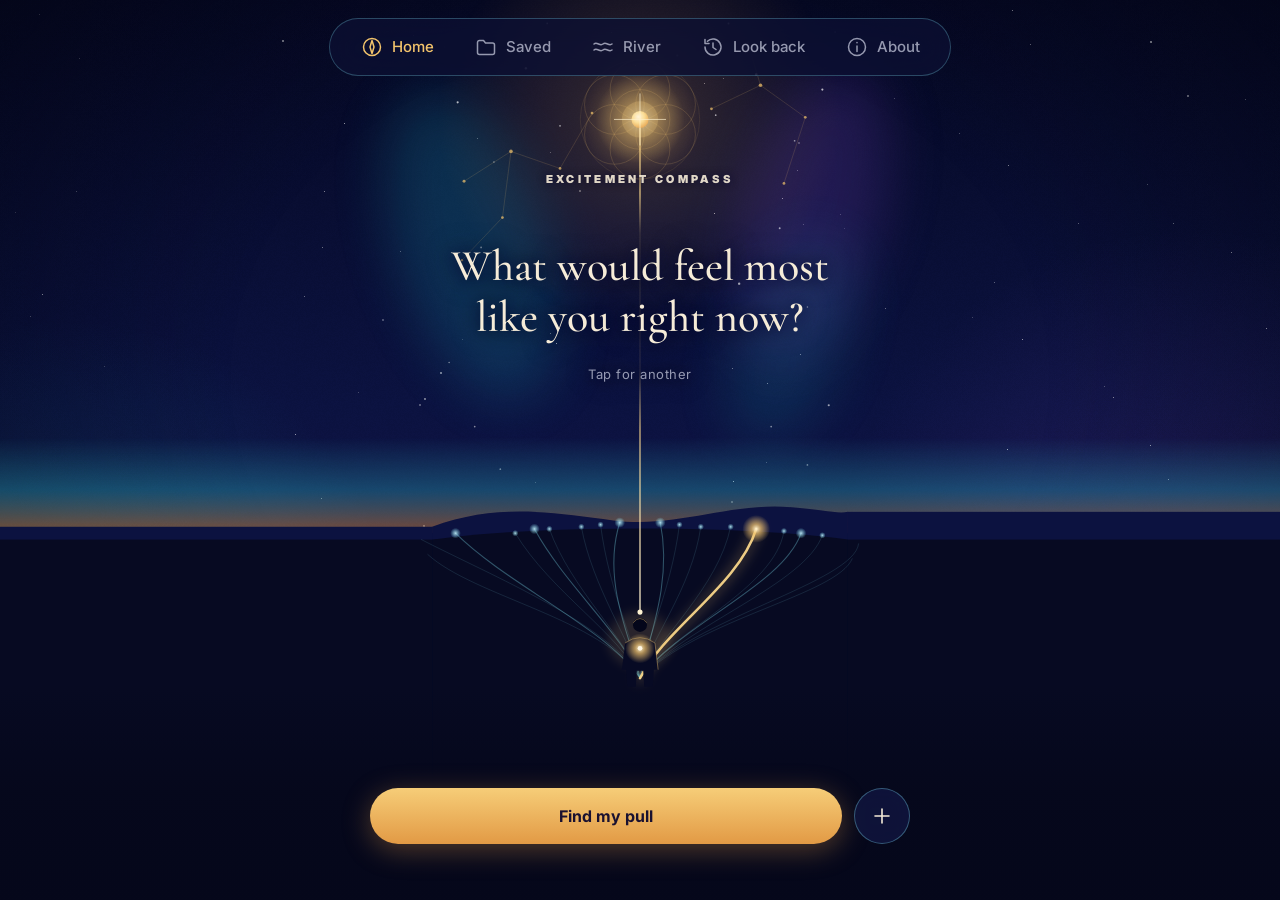
==== commit d60c543f: "Home quotes at their original size: 34px on a phone, 44px on desktop Co-Authored-By: Claude Sonnet 5" ====
--- a/index.html
+++ b/index.html
@@ -50,7 +50,7 @@
       document.documentElement.style.setProperty('--app-height', h + 'px');
     })();
   </script>
-  <link rel="stylesheet" href="styles.css?v=89">
+  <link rel="stylesheet" href="styles.css?v=90">
 </head>
 <body>
   <div class="sky" id="sky" aria-hidden="true">
@@ -587,9 +587,9 @@
     </div>
   </dialog>
 
-  <script src="strings.js?v=89"></script>
-  <script src="storage.js?v=89"></script>
-  <script src="sky.js?v=89"></script>
-  <script src="app.js?v=89"></script>
+  <script src="strings.js?v=90"></script>
+  <script src="storage.js?v=90"></script>
+  <script src="sky.js?v=90"></script>
+  <script src="app.js?v=90"></script>
 </body>
 </html>
--- a/styles.css
+++ b/styles.css
@@ -3113,12 +3113,12 @@
   50% { transform: scale(1.4); opacity: 1; }
 }
 
-/* ---- Home quotes: back to Cormorant Garamond, the app's original quote font ---- */
+/* ---- Home quotes: Cormorant Garamond at its original size (34px on a phone, 44px on desktop) ---- */
 .home-line {
   font-family: var(--font-home-quote);
   font-weight: 500;
-  font-size: clamp(32px, calc(var(--app-height, 100dvh) * 0.056), 46px);
-  line-height: 1.12;
+  font-size: clamp(26px, calc(var(--app-height, 100dvh) * 0.042), 34px);
+  line-height: 1.15;
   letter-spacing: 0;
   max-width: 16ch;
 }
@@ -3129,7 +3129,7 @@
 
 @media (min-width: 700px) {
   .home-line {
-    font-size: clamp(36px, calc(var(--app-height, 100dvh) * 0.074), 58px);
+    font-size: clamp(34px, calc(var(--app-height, 100dvh) * 0.055), 44px);
     max-width: 18ch;
   }
 }
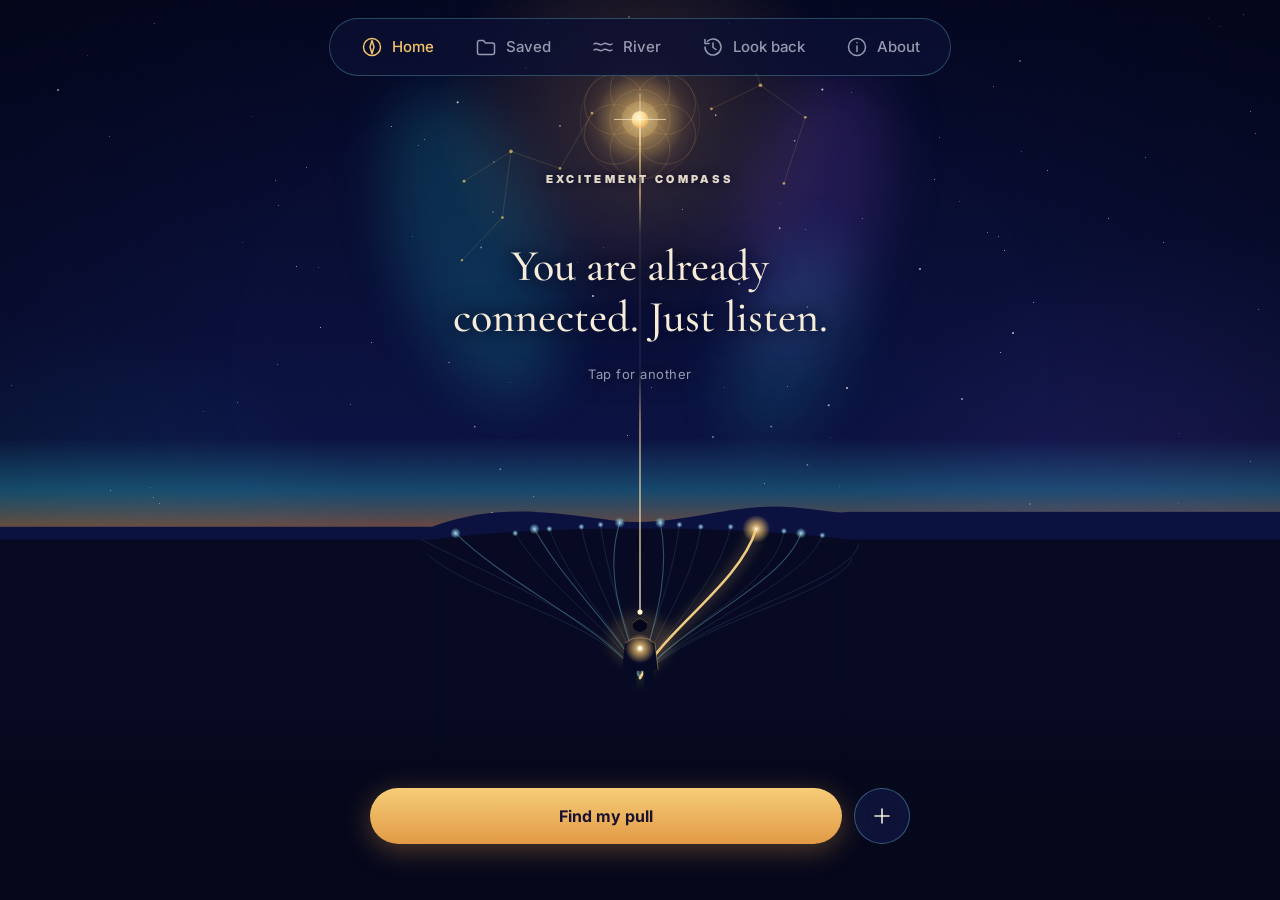
==== commit 1076fdf1: "About's three big lines in Cormorant Garamond at the original size; remove the unused Instrument Ser" ====
--- a/index.html
+++ b/index.html
@@ -50,7 +50,7 @@
       document.documentElement.style.setProperty('--app-height', h + 'px');
     })();
   </script>
-  <link rel="stylesheet" href="styles.css?v=90">
+  <link rel="stylesheet" href="styles.css?v=91">
 </head>
 <body>
   <div class="sky" id="sky" aria-hidden="true">
@@ -587,9 +587,9 @@
     </div>
   </dialog>
 
-  <script src="strings.js?v=90"></script>
-  <script src="storage.js?v=90"></script>
-  <script src="sky.js?v=90"></script>
-  <script src="app.js?v=90"></script>
+  <script src="strings.js?v=91"></script>
+  <script src="storage.js?v=91"></script>
+  <script src="sky.js?v=91"></script>
+  <script src="app.js?v=91"></script>
 </body>
 </html>
--- a/styles.css
+++ b/styles.css
@@ -1,7 +1,5 @@
 @font-face { font-family: 'Cormorant Garamond'; font-style: normal; font-weight: 500; font-display: swap; src: url('fonts/cormorant-garamond-500-normal.woff2') format('woff2'); }
 @font-face { font-family: 'Cormorant Garamond'; font-style: italic; font-weight: 500; font-display: swap; src: url('fonts/cormorant-garamond-500-italic.woff2') format('woff2'); }
-@font-face { font-family: 'Instrument Serif'; font-style: normal; font-weight: 400; font-display: swap; src: url('fonts/instrument-serif-normal.woff2') format('woff2'); }
-@font-face { font-family: 'Instrument Serif'; font-style: italic; font-weight: 400; font-display: swap; src: url('fonts/instrument-serif-italic.woff2') format('woff2'); }
 @font-face { font-family: 'Inter'; font-style: normal; font-weight: 100 900; font-display: swap; src: url('fonts/inter-opsz-normal.woff2') format('woff2'); }
 @font-face { font-family: 'Inter'; font-style: italic; font-weight: 100 900; font-display: swap; src: url('fonts/inter-opsz-italic.woff2') format('woff2'); }
 
@@ -44,7 +42,6 @@
 
   --font-sans: "Inter", -apple-system, BlinkMacSystemFont, "Segoe UI", Roboto, "Helvetica Neue", Arial, sans-serif;
   --font-home-quote: "Cormorant Garamond", "Iowan Old Style", Palatino, Georgia, serif;
-  --font-quote: "Instrument Serif", "Iowan Old Style", Georgia, serif;
   --font-label: "Inter", var(--font-sans);
   --font-serif: "Inter", var(--font-sans);
 
@@ -2988,9 +2985,9 @@
   font-weight: 300;
 }
 
-/* ---- Home quotes: Instrument Serif, arriving word by word ---- */
+/* ---- Home quotes: arriving together ---- */
 .home-line {
-  font-family: var(--font-quote);
+  font-family: var(--font-home-quote);
   font-style: normal;
   font-weight: 400;
   font-size: clamp(30px, calc(var(--app-height, 100dvh) * 0.05), 42px);
@@ -3041,14 +3038,14 @@
   }
 }
 
-/* ---- About: the three big lines in Instrument Serif, the paragraphs in standard Inter ---- */
+/* ---- About: the three big lines in Cormorant Garamond (original size), the paragraphs in standard Inter ---- */
 .about-lines p {
-  font-family: var(--font-quote);
+  font-family: var(--font-home-quote);
   font-style: normal;
-  font-weight: 400;
-  font-size: 40px;
-  line-height: 1.1;
-  letter-spacing: -0.005em;
+  font-weight: 500;
+  font-size: 32px;
+  line-height: 1.25;
+  letter-spacing: 0;
 }
 
 .about-body {
@@ -3063,7 +3060,7 @@
 
 @media (min-width: 700px) {
   .about-lines p {
-    font-size: 48px;
+    font-size: 40px;
   }
 
   .about-body {
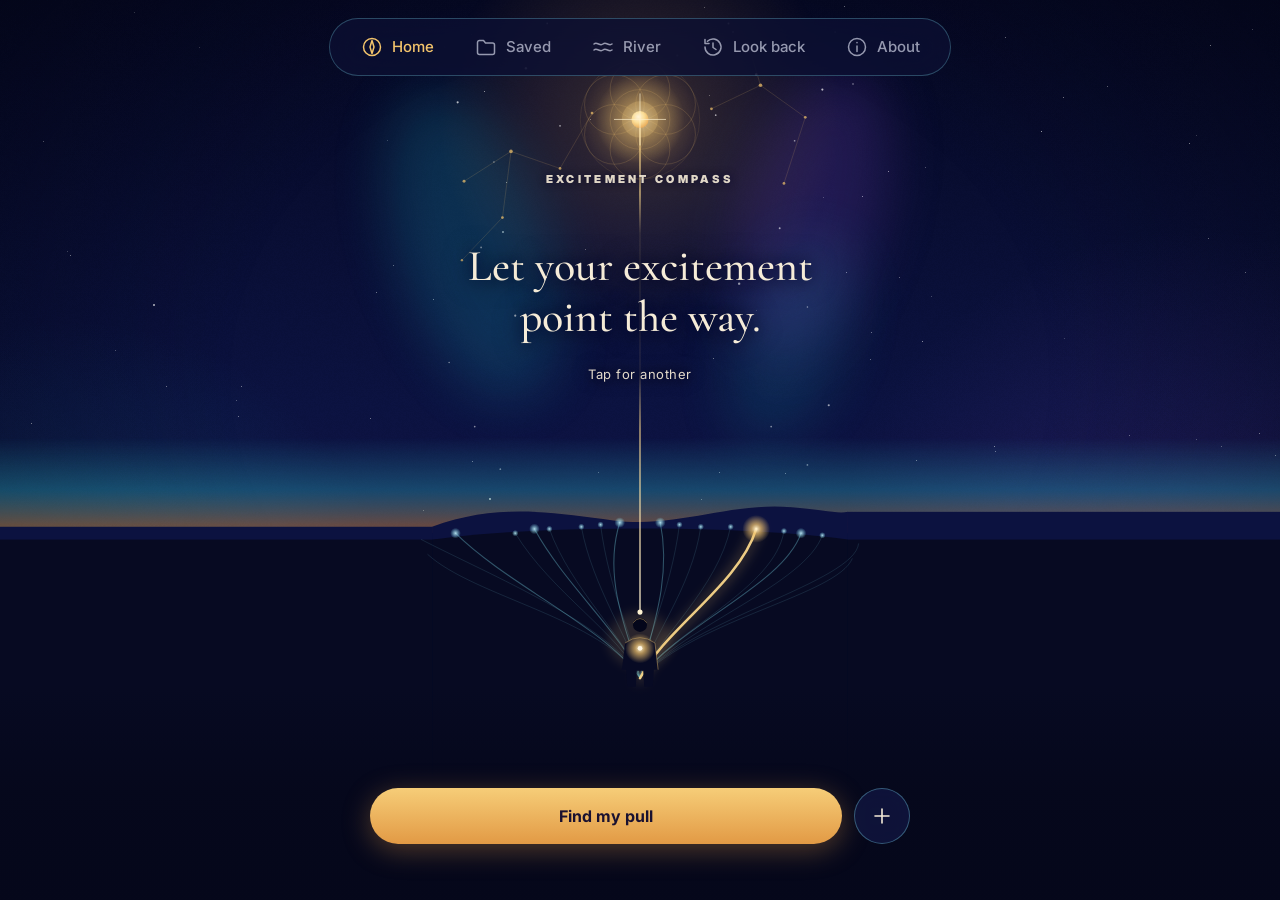
==== commit 4060bc53: "Keep the Home tap hint readable over the sunrise glow Co-Authored-By: Claude Sonnet 5.5 <noreply@ant" ====
--- a/index.html
+++ b/index.html
@@ -50,7 +50,7 @@
       document.documentElement.style.setProperty('--app-height', h + 'px');
     })();
   </script>
-  <link rel="stylesheet" href="styles.css?v=91">
+  <link rel="stylesheet" href="styles.css?v=92">
 </head>
 <body>
   <div class="sky" id="sky" aria-hidden="true">
@@ -587,9 +587,9 @@
     </div>
   </dialog>
 
-  <script src="strings.js?v=91"></script>
-  <script src="storage.js?v=91"></script>
-  <script src="sky.js?v=91"></script>
-  <script src="app.js?v=91"></script>
+  <script src="strings.js?v=92"></script>
+  <script src="storage.js?v=92"></script>
+  <script src="sky.js?v=92"></script>
+  <script src="app.js?v=92"></script>
 </body>
 </html>
--- a/styles.css
+++ b/styles.css
@@ -3130,3 +3130,9 @@
     max-width: 18ch;
   }
 }
+
+/* The tap hint stays readable over the sunrise glow in the light theme. */
+.home-hint {
+  color: rgba(246, 236, 216, 0.92);
+  text-shadow: 0 0 10px #070b2e, 0 0 18px #070b2e;
+}
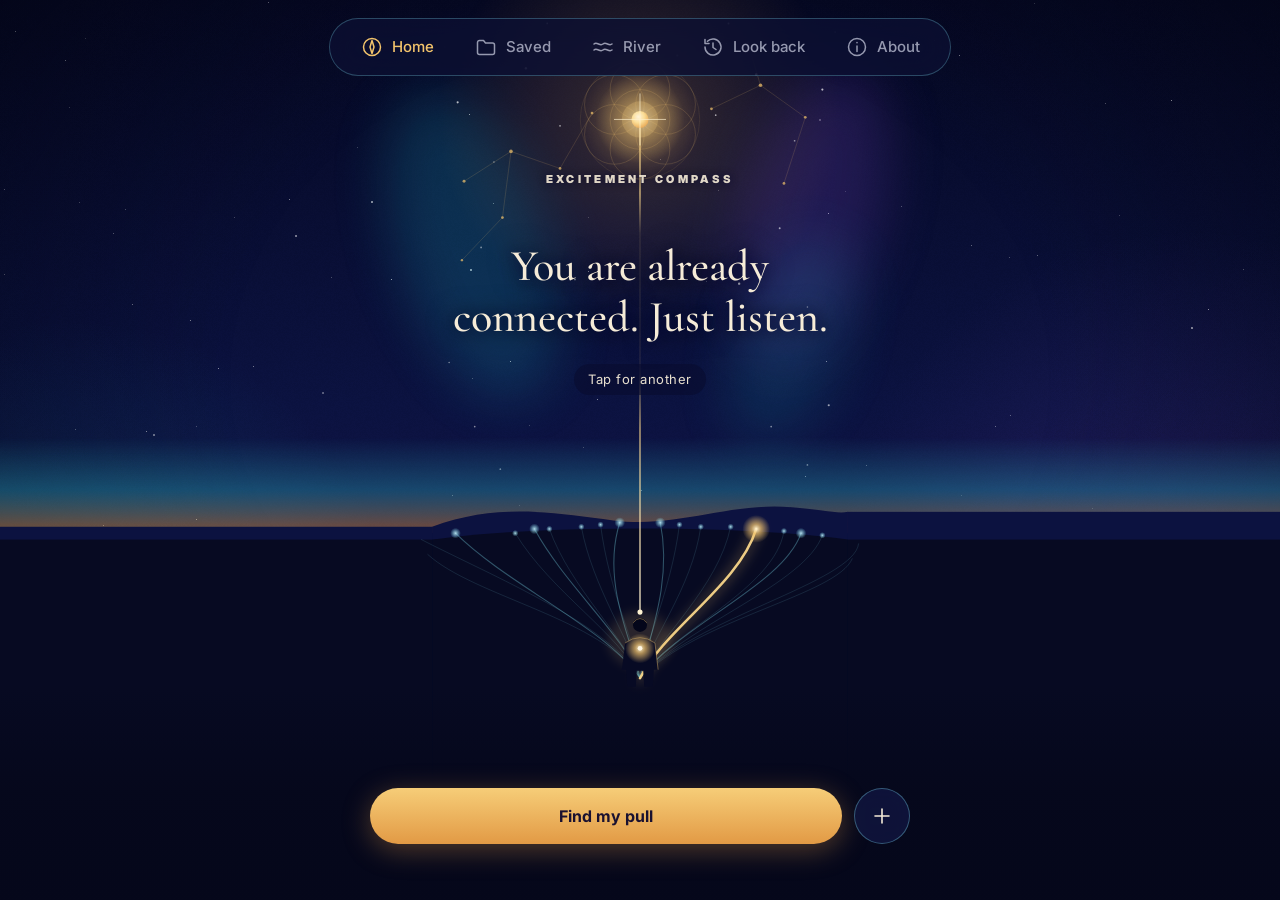
==== commit c144deb2: "Put the Home tap hint on a soft dark pill so it meets contrast in the sunrise theme Co-Authored-By: " ====
--- a/index.html
+++ b/index.html
@@ -50,7 +50,7 @@
       document.documentElement.style.setProperty('--app-height', h + 'px');
     })();
   </script>
-  <link rel="stylesheet" href="styles.css?v=92">
+  <link rel="stylesheet" href="styles.css?v=93">
 </head>
 <body>
   <div class="sky" id="sky" aria-hidden="true">
@@ -587,9 +587,9 @@
     </div>
   </dialog>
 
-  <script src="strings.js?v=92"></script>
-  <script src="storage.js?v=92"></script>
-  <script src="sky.js?v=92"></script>
-  <script src="app.js?v=92"></script>
+  <script src="strings.js?v=93"></script>
+  <script src="storage.js?v=93"></script>
+  <script src="sky.js?v=93"></script>
+  <script src="app.js?v=93"></script>
 </body>
 </html>
--- a/styles.css
+++ b/styles.css
@@ -3131,8 +3131,12 @@
   }
 }
 
-/* The tap hint stays readable over the sunrise glow in the light theme. */
+/* The tap hint sits on a soft dark pill, so it stays readable over the sunrise glow. */
 .home-hint {
-  color: rgba(246, 236, 216, 0.92);
-  text-shadow: 0 0 10px #070b2e, 0 0 18px #070b2e;
-}
+  display: inline-block;
+  padding: 5px 14px;
+  border-radius: 999px;
+  background: rgba(9, 13, 48, 0.6);
+  color: rgba(246, 236, 216, 0.95);
+  text-shadow: none;
+}
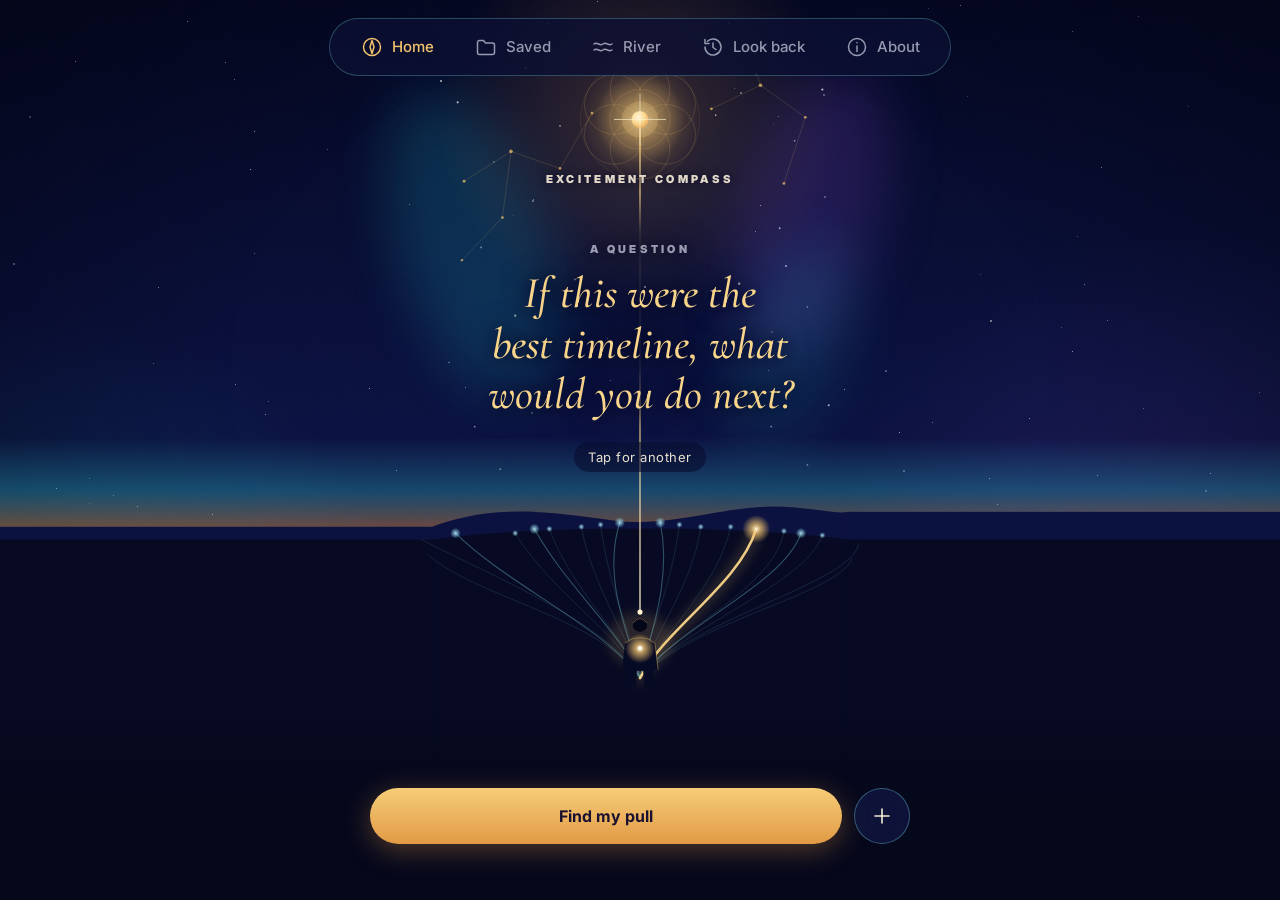
==== commit 92e20dce: "About: add 'Keep it honest and kind.', the line about excitement never being at anyone's expense, an" ====
--- a/index.html
+++ b/index.html
@@ -50,7 +50,7 @@
       document.documentElement.style.setProperty('--app-height', h + 'px');
     })();
   </script>
-  <link rel="stylesheet" href="styles.css?v=93">
+  <link rel="stylesheet" href="styles.css?v=94">
 </head>
 <body>
   <div class="sky" id="sky" aria-hidden="true">
@@ -545,6 +545,8 @@
           <p class="data-hint" id="about-privacy-text"></p>
         </section>
 
+        <p class="about-helpline" id="about-helpline"></p>
+
       </section>
     </main>
 
@@ -587,9 +589,9 @@
     </div>
   </dialog>
 
-  <script src="strings.js?v=93"></script>
-  <script src="storage.js?v=93"></script>
-  <script src="sky.js?v=93"></script>
-  <script src="app.js?v=93"></script>
+  <script src="strings.js?v=94"></script>
+  <script src="storage.js?v=94"></script>
+  <script src="sky.js?v=94"></script>
+  <script src="app.js?v=94"></script>
 </body>
 </html>
--- a/styles.css
+++ b/styles.css
@@ -3140,3 +3140,12 @@
   color: rgba(246, 236, 216, 0.95);
   text-shadow: none;
 }
+
+/* ---- About: a gentle note at the very bottom ---- */
+.about-helpline {
+  margin: 48px 0 0;
+  max-width: 44ch;
+  font-size: 14px;
+  line-height: 1.55;
+  color: var(--text-faint);
+}
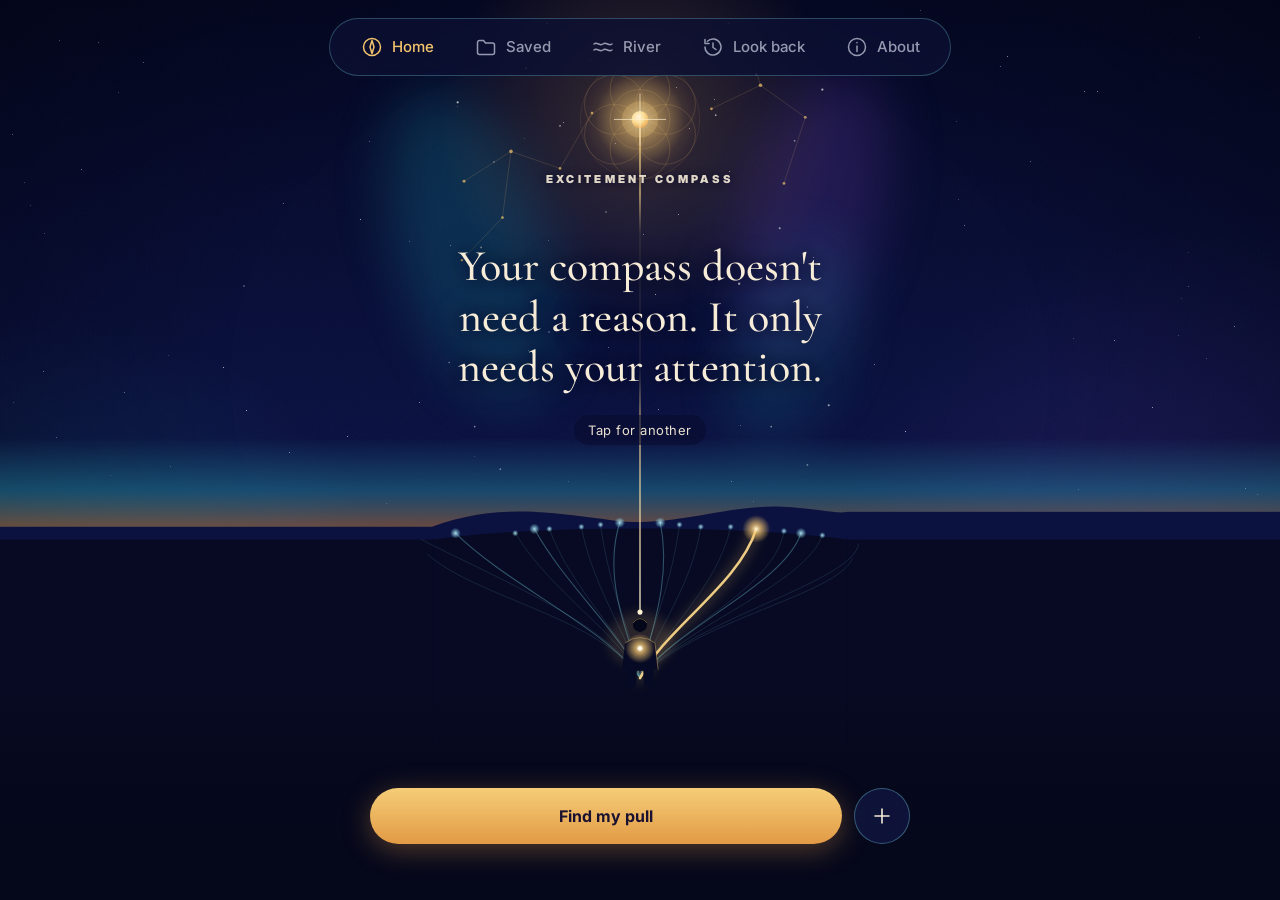
==== commit 9272baa4: "About: the helpline line is plain text, no link Co-Authored-By: Claude Sonnet 5.5 <noreply@anthropic" ====
--- a/index.html
+++ b/index.html
@@ -50,7 +50,7 @@
       document.documentElement.style.setProperty('--app-height', h + 'px');
     })();
   </script>
-  <link rel="stylesheet" href="styles.css?v=94">
+  <link rel="stylesheet" href="styles.css?v=95">
 </head>
 <body>
   <div class="sky" id="sky" aria-hidden="true">
@@ -589,9 +589,9 @@
     </div>
   </dialog>
 
-  <script src="strings.js?v=94"></script>
-  <script src="storage.js?v=94"></script>
-  <script src="sky.js?v=94"></script>
-  <script src="app.js?v=94"></script>
+  <script src="strings.js?v=95"></script>
+  <script src="storage.js?v=95"></script>
+  <script src="sky.js?v=95"></script>
+  <script src="app.js?v=95"></script>
 </body>
 </html>
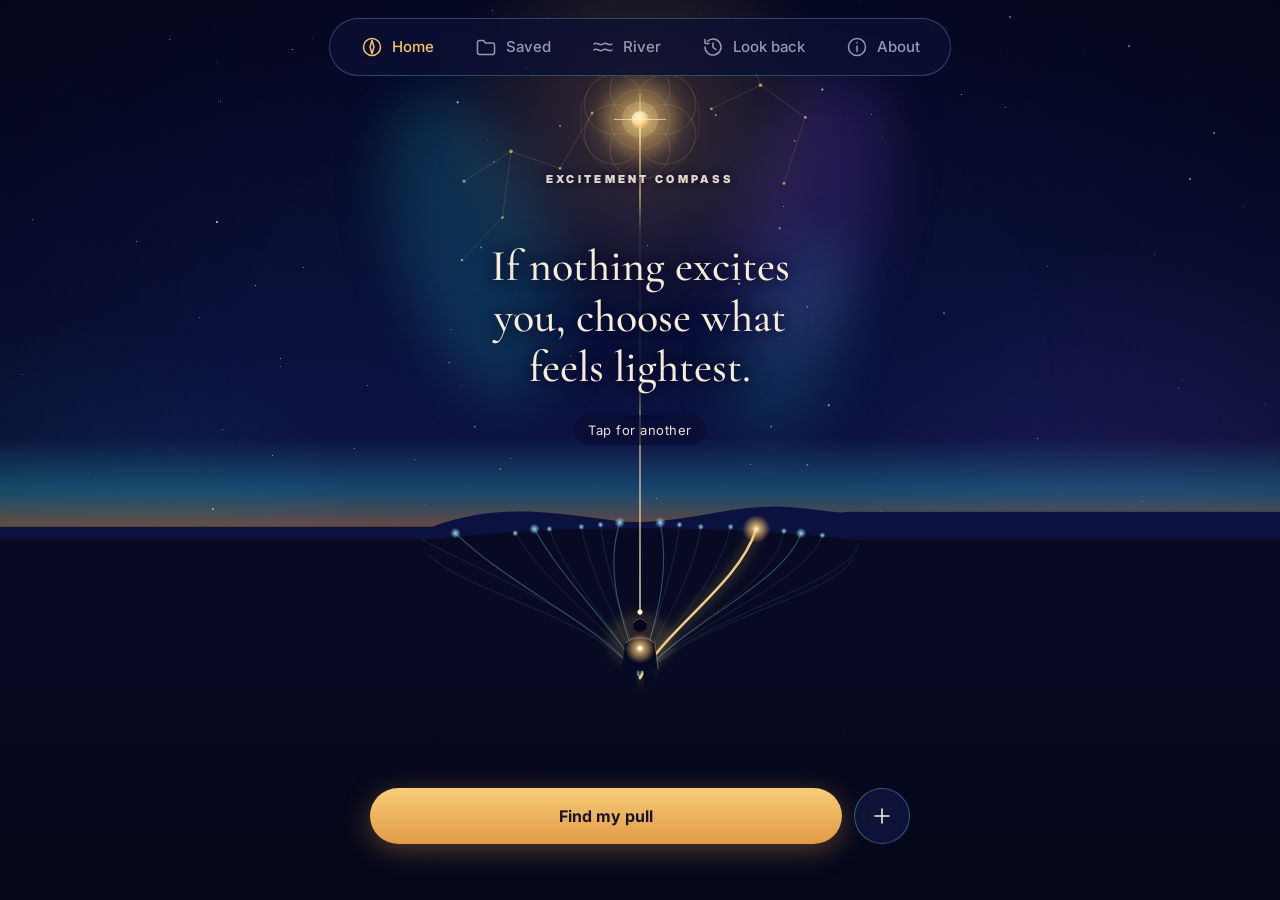
==== commit 3474680d: "About: link 'a free helpline in your country' to findahelpline.com again, opening in a new tab Co-Au" ====
--- a/index.html
+++ b/index.html
@@ -50,7 +50,7 @@
       document.documentElement.style.setProperty('--app-height', h + 'px');
     })();
   </script>
-  <link rel="stylesheet" href="styles.css?v=95">
+  <link rel="stylesheet" href="styles.css?v=96">
 </head>
 <body>
   <div class="sky" id="sky" aria-hidden="true">
@@ -589,9 +589,9 @@
     </div>
   </dialog>
 
-  <script src="strings.js?v=95"></script>
-  <script src="storage.js?v=95"></script>
-  <script src="sky.js?v=95"></script>
-  <script src="app.js?v=95"></script>
+  <script src="strings.js?v=96"></script>
+  <script src="storage.js?v=96"></script>
+  <script src="sky.js?v=96"></script>
+  <script src="app.js?v=96"></script>
 </body>
 </html>
